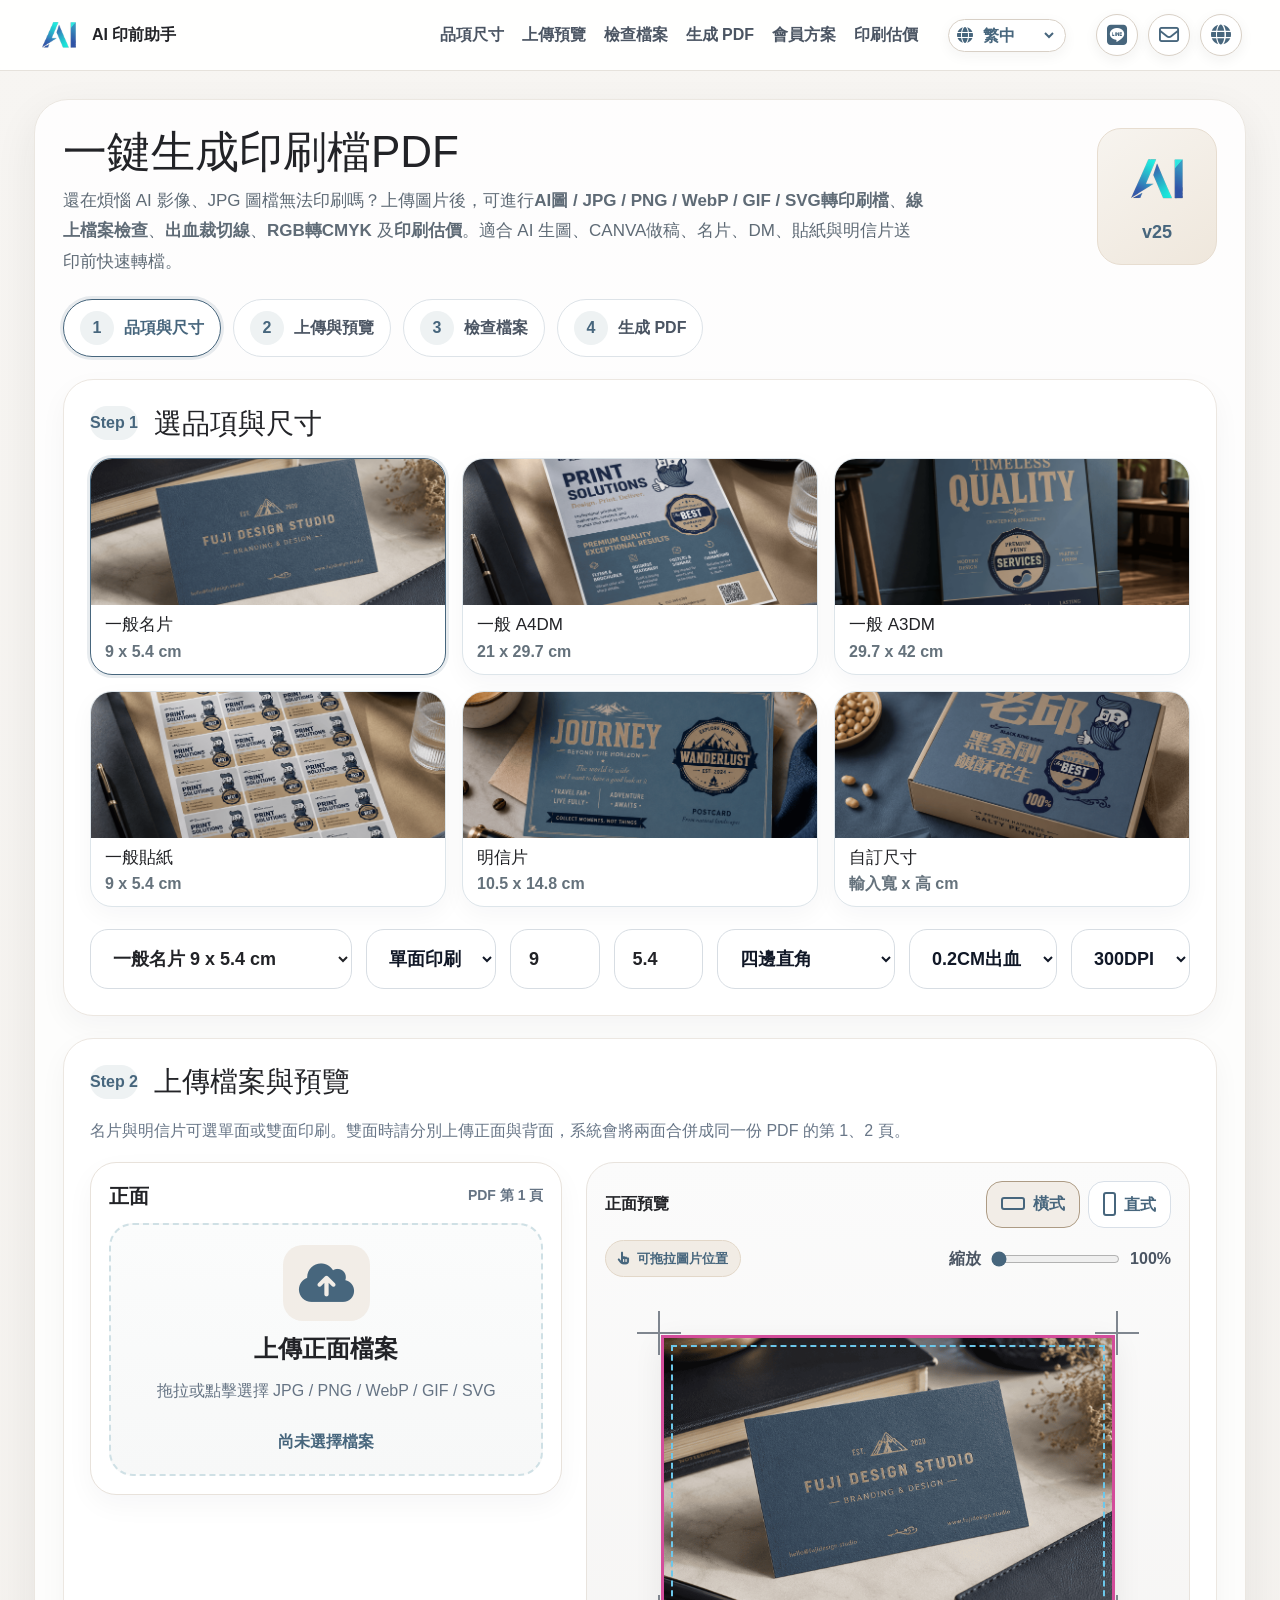
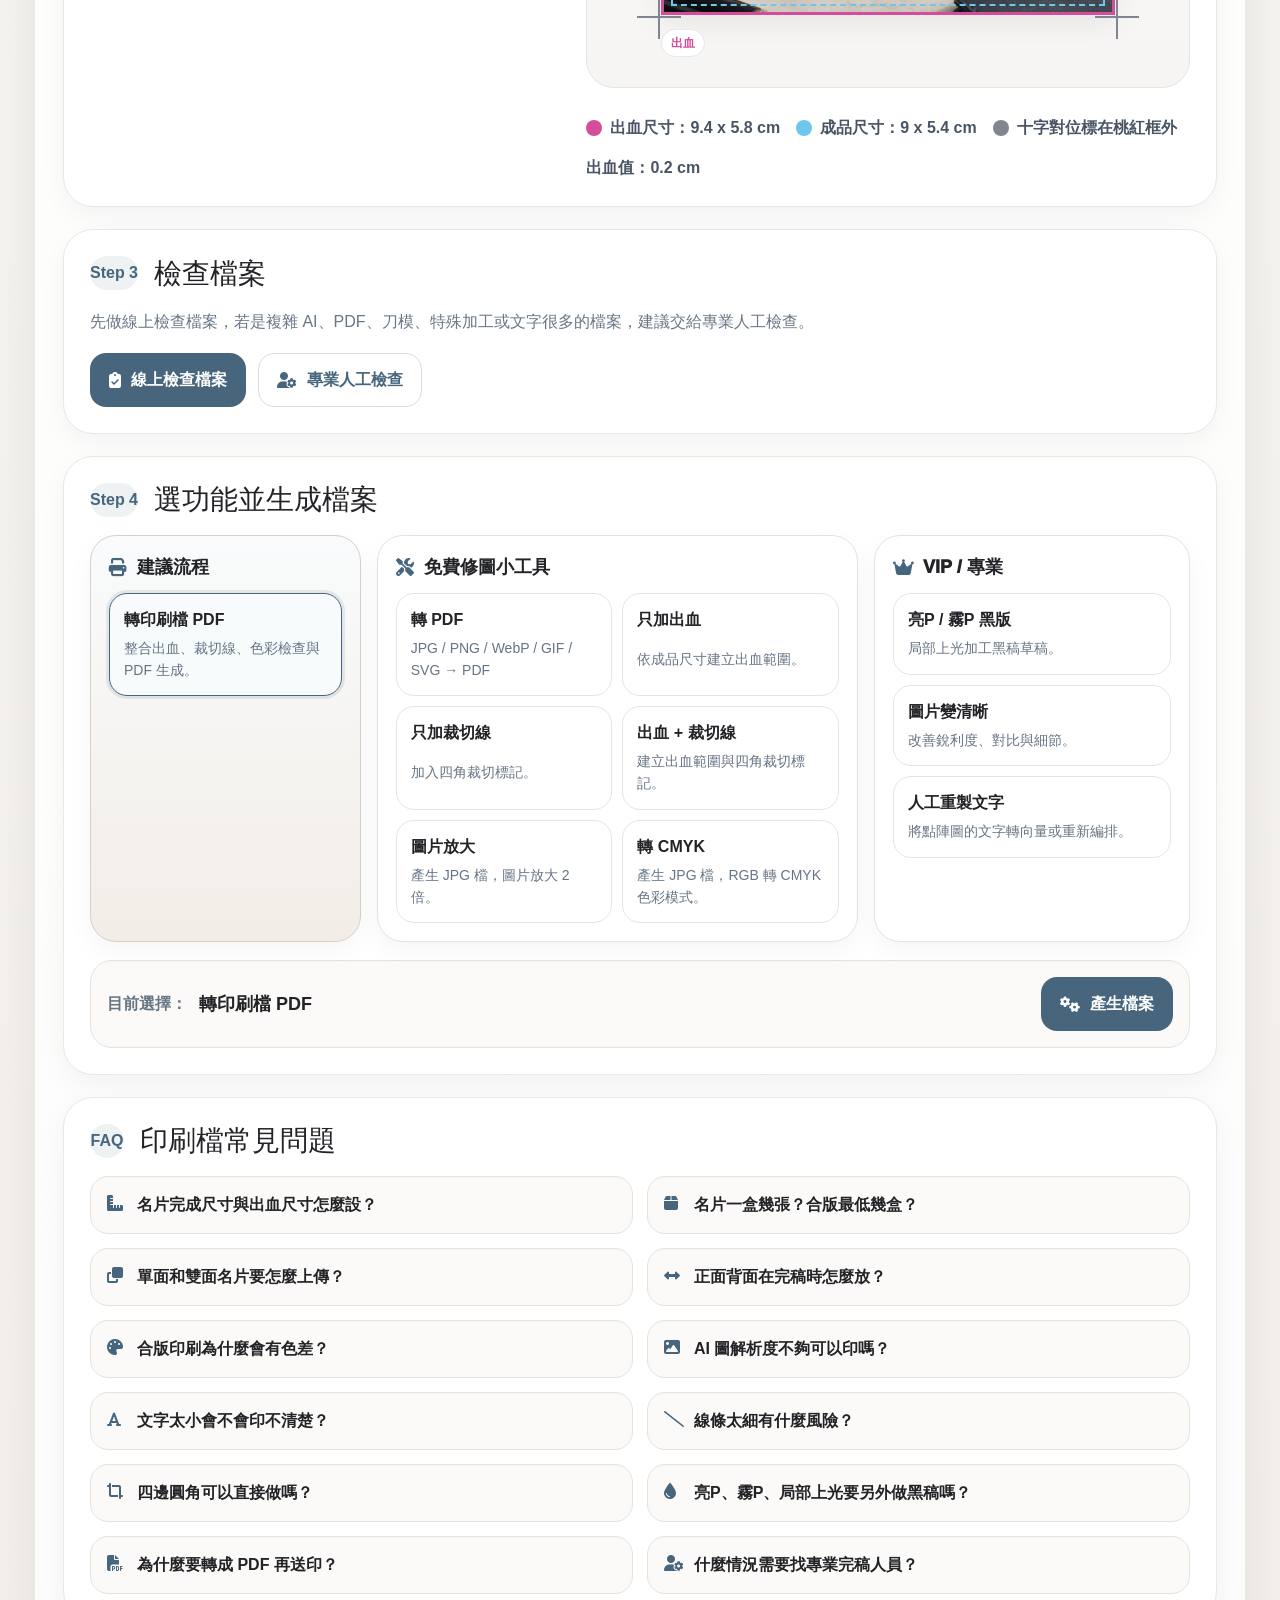
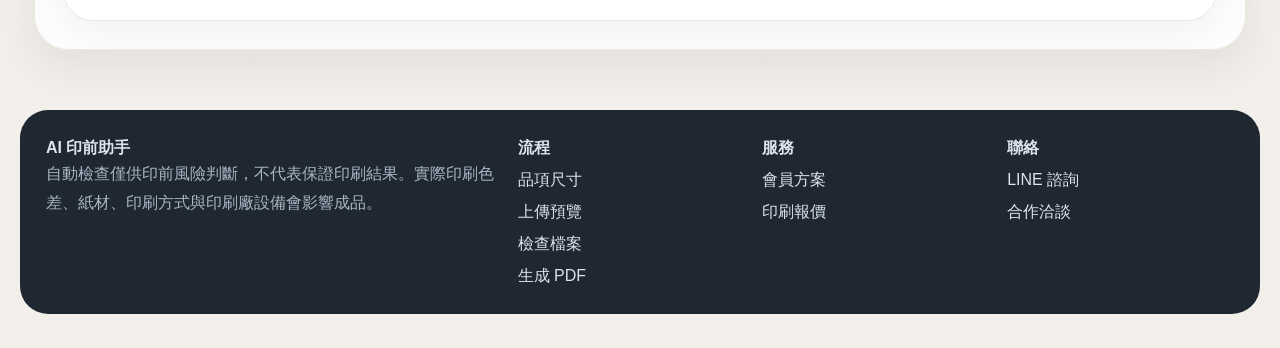
==== index.html @ 69fd2616 "第1次提交" ====
<!doctype html>
<html lang="zh-Hant">
<head>
<meta charset="utf-8">
<meta name="viewport" content="width=device-width,initial-scale=1">
<title>AI 印前助手｜AI圖轉印刷檔、線上檔案檢查、出血裁切線預覽</title>
<meta name="description" content="AI印前助手提供 AI圖轉印刷檔、線上檔案檢查、印前檢查、PDF轉印刷、出血裁切線預覽、CMYK轉換與印刷估價功能。">
<link rel="stylesheet" href="https://cdn.jsdelivr.net/npm/bootstrap@5.3.3/dist/css/bootstrap.min.css">
<link rel="stylesheet" href="https://cdnjs.cloudflare.com/ajax/libs/font-awesome/6.5.0/css/all.min.css">
<link rel="stylesheet" href="skin/css/style.css">
</head>
<body>
<header class="site-header">
  <div class="site-nav">
    <a class="logo logo-real" href="index.html"><img src="skin/img/logo-ai-clean.png" alt="AI 印前助手 Logo"><span>AI 印前助手</span></a>
    <nav class="nav-menu">
      <a href="#step1">品項尺寸</a>
      <a href="#step2">上傳預覽</a>
      <a href="#step3">檢查檔案</a>
      <a href="#step4">生成 PDF</a>
      <a href="plans.html">會員方案</a>
      <a href="print-pricing.html">印刷估價</a>
    </nav>
    <div class="lang-switch"><i class="fa-solid fa-globe"></i><select id="langSelect" aria-label="Language"><option value="zh-Hant">繁中</option><option value="en">English</option><option value="ja">日本語</option></select></div>
    <div class="social-icons" aria-label="聯絡方式">
      <button class="social-btn line-btn" type="button" data-open-line title="LINE 聯絡客服"><i class="fa-brands fa-line"></i></button>
      <a class="social-btn" href="mailto:wegomwc@gmail.com" title="Email"><i class="fa-regular fa-envelope"></i></a>
      <a class="social-btn" href="https://phpmytool.com/" target="_blank" rel="noopener" title="網站"><i class="fa-solid fa-globe"></i></a>
    </div>
    <button class="mobile-toggle" type="button" aria-label="開啟選單"><i class="fa-solid fa-bars"></i></button>
  </div>
</header>

<main>
<section class="hero hero-v7">
  <div class="hero-inner">
    <div class="flow-shell">
      <div class="flow-header">
        <div>
          <h1 id="heroTitle">一鍵生成印刷檔PDF</h1>
          <p id="heroSubtitle">還在煩惱 AI 影像、JPG 圖檔無法印刷嗎？上傳圖片後，可進行<strong>AI圖 / JPG / PNG / WebP / GIF / SVG轉印刷檔</strong>、<strong>線上檔案檢查</strong>、<strong>出血裁切線</strong>、<strong>RGB轉CMYK</strong> 及<strong>印刷估價</strong>。適合 AI 生圖、CANVA做稿、名片、DM、貼紙與明信片送印前快速轉檔。</p>
        </div>
        <div class="flow-logo"><img src="skin/img/logo-ai-clean.png" alt="AI 印前助手 Logo"><span>v25</span></div>
      </div>

      <div class="step-nav">
        <a class="step-pill active" href="#step1"><b>1</b>品項與尺寸</a>
        <a class="step-pill" href="#step2"><b>2</b>上傳與預覽</a>
        <a class="step-pill" href="#step3"><b>3</b>檢查檔案</a>
        <a class="step-pill" href="#step4"><b>4</b>生成 PDF</a>
      </div>

      <section class="step-block-v7" id="step1">
        <div class="step-head-v7"><span class="step-no">Step 1</span><h2>選品項與尺寸</h2></div>
        <div class="scene-grid-v7">
          <div class="scene-card active" data-product="business-card"><div class="scene-thumb" style="background-image:url('skin/img/print/business-card.png')"></div><h4>一般名片</h4><p>9 x 5.4 cm</p></div>
          <div class="scene-card" data-product="a4dm"><div class="scene-thumb" style="background-image:url('skin/img/print/a4-dm.png')"></div><h4>一般 A4DM</h4><p>21 x 29.7 cm</p></div>
          <div class="scene-card" data-product="a3dm"><div class="scene-thumb" style="background-image:url('skin/img/print/large-format.png')"></div><h4>一般 A3DM</h4><p>29.7 x 42 cm</p></div>
          <div class="scene-card" data-product="sticker-card"><div class="scene-thumb" style="background-image:url('skin/img/print/sticker.png')"></div><h4>一般貼紙</h4><p>9 x 5.4 cm</p></div>
          <div class="scene-card" data-product="postcard"><div class="scene-thumb" style="background-image:url('skin/img/print/postcard.png')"></div><h4>明信片</h4><p>10.5 x 14.8 cm</p></div>
          <div class="scene-card" data-product="custom"><div class="scene-thumb" style="background-image:url('skin/img/print/package.png')"></div><h4>自訂尺寸</h4><p>輸入寬 x 高 cm</p></div>
        </div>
        <div class="size-form-v13">
          <select id="productType">
            <option value="business-card">一般名片 9 x 5.4 cm</option>
            <option value="a4dm">一般 A4DM 21 x 29.7 cm</option>
            <option value="a3dm">一般 A3DM 29.7 x 42 cm</option>
            <option value="sticker-card">一般貼紙 9 x 5.4 cm</option>
            <option value="postcard">明信片 10.5 x 14.8 cm</option>
            <option value="custom">自訂尺寸</option>
          </select>
          <select id="printSide" aria-label="印刷面"><option value="single" selected>單面印刷</option><option value="double">雙面印刷</option></select>
          <label class="unit-field"><input id="widthCm" type="number" step="0.1" value="9" placeholder="寬"><span>CM</span></label>
          <label class="unit-field"><input id="heightCm" type="number" step="0.1" value="5.4" placeholder="高"><span>CM</span></label>
          <select id="cornerRadius" aria-label="四邊圓角"><option value="0" selected>四邊直角</option><option value="2">四邊圓角 2mm</option><option value="3">四邊圓角 3mm</option><option value="5">四邊圓角 5mm</option></select>
          <select id="bleedCm" aria-label="出血"><option value="0.2" selected>0.2CM出血</option><option value="0.3">0.3CM出血</option></select>
          <select id="targetDpi" aria-label="DPI"><option value="300" selected>300DPI</option></select>
        </div>
      </section>

      <section class="step-block-v7" id="step2">
        <div class="step-head-v7"><span class="step-no">Step 2</span><h2>上傳檔案與預覽</h2></div>
        <p class="section-desc">名片與明信片可選單面或雙面印刷。雙面時請分別上傳正面與背面，系統會將兩面合併成同一份 PDF 的第 1、2 頁。</p>
        <div class="duplex-layout">
          <div class="upload-side-list">
            <div class="side-upload-card active" data-side-box="front">
              <div class="side-title"><span>正面</span><small>PDF 第 1 頁</small></div>
              <div class="dropzone-side" data-side="front" role="button" tabindex="0">
                <input id="frontFileInput" class="side-file-input" data-side="front" type="file" accept=".jpg,.jpeg,.png,.gif,.svg,.pdf,.ai,.eps,.webp" hidden>
                <i class="fa-solid fa-cloud-arrow-up upload-cloud"></i>
                <strong>上傳正面檔案</strong>
                <span>拖拉或點擊選擇 JPG / PNG / WebP / GIF / SVG</span>
                <div class="file-name" id="frontFileName">尚未選擇檔案</div>
              </div>
            </div>
            <div class="side-upload-card back-side-panel" data-side-box="back">
              <div class="side-title"><span>背面</span><small>PDF 第 2 頁</small></div>
              <div class="dropzone-side" data-side="back" role="button" tabindex="0">
                <input id="backFileInput" class="side-file-input" data-side="back" type="file" accept=".jpg,.jpeg,.png,.gif,.svg,.pdf,.ai,.eps,.webp" hidden>
                <i class="fa-solid fa-cloud-arrow-up upload-cloud"></i>
                <strong>上傳背面檔案</strong>
                <span>雙面名片 / 明信片</span>
                <div class="file-name" id="backFileName">尚未選擇檔案</div>
              </div>
            </div>
          </div>
          <div class="preview-stack">
            <div class="preview-board preview-side" data-side-preview="front">
              <div class="preview-orientation-bar">
                <span>正面預覽</span>
                <div class="orientation-switch preview-orientation-switch">
                  <button class="orientation-btn active" type="button" data-orientation="landscape">橫式</button>
                  <button class="orientation-btn" type="button" data-orientation="portrait">直式</button>
                </div>
              </div>
              <div class="preview-tools"><div class="drag-note"><i class="fa-solid fa-hand-pointer"></i> 可拖拉圖片位置</div><label class="zoom-box">縮放 <input type="range" class="zoomRange" data-side="front" min="100" max="250" value="100"><span class="zoomLabel" data-side="front">100%</span></label></div>
              <div class="print-preview-wrap"><div class="print-preview" data-preview="front"><div class="preview-stage"><img class="preview-img" data-side="front" alt="正面預覽"></div><div class="bleed-frame"></div><div class="trim-frame"></div><div class="crop-mark tl"></div><div class="crop-mark tr"></div><div class="crop-mark bl"></div><div class="crop-mark br"></div><div class="corner-label bleed">出血</div></div></div>
            </div>
            <div class="preview-board preview-side back-side-panel" data-side-preview="back">
              <div class="preview-orientation-bar"><span>背面預覽</span><small>與正面共用尺寸 / 出血 / 圓角</small></div>
              <div class="preview-tools"><div class="drag-note"><i class="fa-solid fa-hand-pointer"></i> 可拖拉背面位置</div><label class="zoom-box">縮放 <input type="range" class="zoomRange" data-side="back" min="100" max="250" value="100"><span class="zoomLabel" data-side="back">100%</span></label></div>
              <div class="print-preview-wrap"><div class="print-preview" data-preview="back"><div class="preview-stage"><img class="preview-img" data-side="back" alt="背面預覽"></div><div class="bleed-frame"></div><div class="trim-frame"></div><div class="crop-mark tl"></div><div class="crop-mark tr"></div><div class="crop-mark bl"></div><div class="crop-mark br"></div><div class="corner-label bleed">出血</div></div></div>
            </div>
            <div class="preview-legend"><span><i class="legend-dot legend-red"></i>出血尺寸：<b id="metaBleed">9.4 x 5.8 cm</b></span><span><i class="legend-dot legend-blue"></i>成品尺寸：<b id="metaTrim">9 x 5.4 cm</b></span><span><i class="legend-dot legend-black"></i>十字對位標在桃紅框外</span><span>出血值：<b id="metaBleedValue">0.2 cm</b></span></div>
          </div>
        </div>
      </section>

      <section class="step-block-v7" id="step3">
        <div class="step-head-v7"><span class="step-no">Step 3</span><h2>檢查檔案</h2></div>
        <p class="section-desc">先做線上檢查檔案，若是複雜 AI、PDF、刀模、特殊加工或文字很多的檔案，建議交給專業人工檢查。</p>
        <div class="step-actions"><button class="btnx btnx-primary" id="preflightBtn" type="button"><i class="fa-solid fa-clipboard-check"></i> 線上檢查檔案</button><button class="btnx btnx-ghost" id="manualCheckBtn" type="button"><i class="fa-solid fa-user-gear"></i> 專業人工檢查</button></div>
        <div class="preflight-report" id="preflightReport">
          <div class="report-top"><div><h3 id="reportTitle">等待檢查</h3><p id="reportDesc">上傳檔案後執行線上檢查。</p></div><span class="risk-badge risk-medium" id="riskBadge">中風險</span></div>
          <div class="check-list" id="checkList"></div>
          <p><b>建議處理：</b><span id="suggestedActions">尚未產生建議。</span></p>
        </div>
      </section>

      <section class="step-block-v7 step-tools-v19" id="step4">
        <div class="step-head-v7"><span class="step-no">Step 4</span><h2>選功能並生成檔案</h2></div>
        <div class="tool-panel-grid">
          <div class="tool-panel recommended-panel">
            <div class="tool-panel-title"><i class="fa-solid fa-print"></i><span>建議流程</span></div>
            <button class="repair-tool active" type="button" data-action="print_ready"><strong>轉印刷檔 PDF</strong><small>整合出血、裁切線、色彩檢查與 PDF 生成。</small></button>
          </div>
          <div class="tool-panel">
            <div class="tool-panel-title"><i class="fa-solid fa-screwdriver-wrench"></i><span>免費修圖小工具</span></div>
            <div class="tool-list compact-tools">
              <button class="repair-tool" type="button" data-action="convert_pdf"><strong>轉 PDF</strong><small>JPG / PNG / WebP / GIF / SVG → PDF</small></button>
              <button class="repair-tool" type="button" data-action="add_bleed"><strong>只加出血</strong><small>依成品尺寸建立出血範圍。</small></button>
              <button class="repair-tool" type="button" data-action="add_crop_marks"><strong>只加裁切線</strong><small>加入四角裁切標記。</small></button>
              <button class="repair-tool" type="button" data-action="bleed_crop"><strong>出血 + 裁切線</strong><small>建立出血範圍與四角裁切標記。</small></button>
              <button class="repair-tool" type="button" data-action="upscale"><strong>圖片放大</strong><small>產生 JPG 檔，圖片放大 2 倍。</small></button>
              <button class="repair-tool" type="button" data-action="convert_cmyk"><strong>轉 CMYK</strong><small>產生 JPG 檔，RGB 轉 CMYK 色彩模式。</small></button>
            </div>
          </div>
          <div class="tool-panel vip-panel">
            <div class="tool-panel-title"><i class="fa-solid fa-crown"></i><span>VIP / 專業</span></div>
            <div class="tool-list">
              <button class="repair-tool" type="button" data-action="coating_plate" data-vip="yes"><strong>亮P / 霧P 黑版</strong><small>局部上光加工黑稿草稿。</small></button>
              <button class="repair-tool" type="button" data-action="enhance_pdf" data-vip="yes"><strong>圖片變清晰</strong><small>改善銳利度、對比與細節。</small></button>
              <button class="repair-tool" type="button" data-action="redraw_text" data-vip="yes"><strong>人工重製文字</strong><small>將點陣圖的文字轉向量或重新編排。</small></button>
            </div>
          </div>
        </div>
        <div class="selected-tool-bar"><span>目前選擇：</span><b id="currentToolName">轉印刷檔 PDF</b><button class="btnx btnx-primary" id="processBtn" type="button"><i class="fa-solid fa-gears"></i> 產生檔案</button></div>
        <div class="download-row"><a class="btnx btnx-primary d-none" id="downloadLink" href="#" download><i class="fa-solid fa-download"></i> 下載處理完成檔案</a></div>
      </section>

      <section class="faq-section" id="faq">
        <div class="step-head-v7"><span class="step-no">FAQ</span><h2>印刷檔常見問題</h2></div>
        <div class="faq-grid faq-seo-grid">
          <details><summary><i class="fa-solid fa-ruler-combined"></i> 名片完成尺寸與出血尺寸怎麼設？</summary><p>一般名片完成尺寸為 90×54mm，送印時通常要做 92×56mm 出血尺寸。AI 圖或 JPG 若剛好只有成品尺寸，容易裁切露白，建議先做出血或交由完稿人員處理。</p></details>
          <details><summary><i class="fa-solid fa-box"></i> 名片一盒幾張？合版最低幾盒？</summary><p>本站估價以「一盒 100 張」規劃；若是常用的一級卡合版，可先以最小 3 盒作為估價單位，實際仍依當期報價與紙材為準。</p></details>
          <details><summary><i class="fa-solid fa-clone"></i> 單面和雙面名片要怎麼上傳？</summary><p>單面只需上傳正面。雙面請分別上傳正面與背面，本網站會做兩個預覽框，產生 PDF 時可合併成同一份 PDF 的第 1 頁與第 2 頁。</p></details>
          <details><summary><i class="fa-solid fa-left-right"></i> 正面背面在完稿時怎麼放？</summary><p>專業完稿通常會清楚區分正面、背面與加工黑稿；若是特殊加工，還需要提供 K100 黑稿，避免加工位置錯誤。</p></details>
          <details><summary><i class="fa-solid fa-palette"></i> 合版印刷為什麼會有色差？</summary><p>合版印刷會受到拼版批次、紙材、機台、墨量與 RGB 轉 CMYK 的影響。AI 生圖多為 RGB，若沒有轉印刷色或人工確認，印出來可能和螢幕不同。</p></details>
          <details><summary><i class="fa-solid fa-image"></i> AI 圖解析度不夠可以印嗎？</summary><p>印刷建議 300DPI。AI 生圖若像素不足，可以先用放大工具處理，但模糊圖不一定能完全修復，重要印件仍建議人工判斷。</p></details>
          <details><summary><i class="fa-solid fa-font"></i> 文字太小會不會印不清楚？</summary><p>名片字級過小、線條太細或使用明體細線，都可能印刷斷裂或不易閱讀。AI 產生的假字與小字尤其需要重新排版。</p></details>
          <details><summary><i class="fa-solid fa-slash"></i> 線條太細有什麼風險？</summary><p>細線、細框、淺色小字在合版印刷中容易斷線或糊掉。送印前建議檢查線條粗細、對比與安全距離。</p></details>
          <details><summary><i class="fa-solid fa-crop-simple"></i> 四邊圓角可以直接做嗎？</summary><p>圓角屬於裁切或刀模加工設定，預覽可先呈現圓角框線，但正式送印仍要依印刷廠可做的圓角規格確認。</p></details>
          <details><summary><i class="fa-solid fa-droplet"></i> 亮P、霧P、局部上光要另外做黑稿嗎？</summary><p>需要。局部上光、燙金、白墨等加工通常要另外提供 K100 黑稿，黑稿位置需和印刷稿對齊。</p></details>
          <details><summary><i class="fa-solid fa-file-pdf"></i> 為什麼要轉成 PDF 再送印？</summary><p>PDF 比 JPG 更適合保留尺寸、頁面、出血與裁切標記；正反面也能合併成同一份 PDF，方便送印與客服檢查。</p></details>
          <details><summary><i class="fa-solid fa-user-gear"></i> 什麼情況需要找專業完稿人員？</summary><p>AI 圖檔若沒有達到出血、解析度、CMYK、文字可讀性、線條粗細與加工黑稿條件，就需要專業完稿。本站除了吸引一般 AI 生圖使用者，也提供專業技術完稿服務。</p></details>
        </div>
      </section>

    </div>
  </div>
</section>
</main>

<div class="member-modal" id="memberModal"><div class="member-card"><h3>加入 VIP，繼續使用</h3><p>人工重製文字、AI 智慧出血延伸與更高階圖片修復屬於 VIP 或人工完稿功能。</p><div class="d-grid gap-2 mt-3"><a class="btnx btnx-primary" href="plans.html">查看 VIP 方案</a><button class="btnx btnx-ghost" type="button" data-close-modal>稍後再說</button></div></div></div>


<div class="line-modal" id="lineModal">
  <div class="line-card">
    <button class="line-close" type="button" data-close-line>&times;</button>
    <h3 id="lineModalTitle">LINE 聯絡客服</h3>
    <p id="lineModalDesc">請掃描 QR Code 加入好友，或搜尋 LINE ID：<strong>minwanchun</strong></p>
    <img src="skin/img/line-qr.png" alt="LINE QR Code">
  </div>
</div>


<div class="account-modal" id="accountModal">
  <div class="account-card account-card-login">
    <button class="line-close" type="button" data-close-account>&times;</button>
    <span class="plan-badge">加入會員</span>
    <h3>登入或綁定帳號後開始使用</h3>
    <p>請選擇一種方式加入會員。綁定後可保留使用紀錄、下載紀錄與後續印刷估價資料。</p>
    <div class="login-options">
      <button class="login-btn google" type="button" data-bind-provider="Google"><i class="fa-brands fa-google"></i><span>使用 Google 帳號登入</span></button>
      <button class="login-btn email" type="button" data-bind-provider="Email"><i class="fa-regular fa-envelope"></i><span>使用 Email 登入</span></button>
      <button class="login-btn apple" type="button" data-bind-provider="Apple"><i class="fa-brands fa-apple"></i><span>使用 Apple 帳號登入</span></button>
      <button class="login-btn line" type="button" data-bind-provider="LINE"><i class="fa-brands fa-line"></i><span>使用 LINE 帳號登入</span></button>
      <button class="login-btn fb" type="button" data-bind-provider="Facebook"><i class="fa-brands fa-facebook-f"></i><span>使用 Facebook 帳號登入</span></button>
    </div>
    <p class="account-small-note">目前為前端示意流程；正式上線時可串接 Google / Apple / LINE / Facebook OAuth 或 Email 驗證。</p>
  </div>
</div>


<footer class="footer"><div class="footer-inner"><div><b>AI 印前助手</b><p>自動檢查僅供印前風險判斷，不代表保證印刷結果。實際印刷色差、紙材、印刷方式與印刷廠設備會影響成品。</p></div><div><b>流程</b><a href="index.html#step1">品項尺寸</a><a href="index.html#step2">上傳預覽</a><a href="index.html#step3">檢查檔案</a><a href="index.html#step4">生成 PDF</a></div><div><b>服務</b><a href="plans.html">會員方案</a><a href="print-pricing.html">印刷報價</a></div><div><b>聯絡</b><a href="#" data-open-line>LINE 諮詢</a><a href="cooperation.html">合作洽談</a></div></div></footer>

<script src="https://code.jquery.com/jquery-3.7.1.min.js"></script>
<script src="skin/js/main.js"></script>
</body></html>
---- skin/css/style.css ----
:root{
  --c-main:#47667d;
  --c-accent:#ad9b84;
  --c-dark:#222327;
  --c-bg:#f4f2ee;
  --c-magenta:#d34d9b;
  --c-cyan:#6cc7ea;
  --c-guide:#7f868f;
  --shadow:0 16px 42px rgba(34,35,39,.08);
}
*{box-sizing:border-box}
body{margin:0;font-family:Arial,"Noto Sans TC",sans-serif;background:linear-gradient(180deg,#f7f5f2,#f2efeb);color:#1f2937}
a{text-decoration:none;color:inherit}
.site-header{position:sticky;top:0;z-index:50;background:rgba(255,255,255,.92);backdrop-filter:blur(10px);border-bottom:1px solid #e6e2dc}
.site-nav{max-width:1240px;margin:0 auto;padding:14px 18px;display:flex;align-items:center;gap:22px;position:relative}
.logo-real{display:flex;align-items:center;gap:12px;font-weight:900;color:var(--c-dark)}
.logo-real img{width:42px;height:42px;border-radius:12px;object-fit:cover;box-shadow:0 6px 18px rgba(0,0,0,.1)}
.nav-menu{margin-left:auto;display:flex;gap:18px;align-items:center;font-weight:700;color:#4b5563}
.nav-menu a:hover{color:var(--c-main)}
.mobile-toggle{display:none;border:0;background:#fff;border-radius:12px;padding:10px 12px;box-shadow:0 4px 18px rgba(0,0,0,.08)}
.hero-inner,.page-main{max-width:1240px;margin:0 auto;padding:28px 14px 60px}
.flow-shell{background:rgba(255,255,255,.84);border:1px solid #ebe7e1;border-radius:34px;padding:28px;box-shadow:var(--shadow)}
.flow-header{display:flex;justify-content:space-between;gap:24px;align-items:flex-start;margin-bottom:22px}
.flow-header h1{margin:0 0 10px;font-size:44px;line-height:1.08;color:var(--c-dark)}
.flow-header p{margin:0;max-width:860px;color:#5f6b76;font-size:17px;line-height:1.8}
.flow-logo{display:flex;flex-direction:column;align-items:center;justify-content:center;gap:8px;min-width:120px;padding:18px;background:linear-gradient(145deg,#f7f4ef,#efe7dc);border-radius:24px;border:1px solid #e7ddd0}
.flow-logo img{width:64px;height:64px;border-radius:18px;object-fit:cover}
.flow-logo span{font-weight:900;color:var(--c-main);font-size:18px}
.step-nav{display:flex;flex-wrap:wrap;gap:12px;margin-bottom:22px}
.step-pill{padding:11px 16px;border-radius:999px;background:#fff;border:1px solid #dde3e8;display:flex;gap:10px;align-items:center;font-weight:800;color:#4b5563}
.step-pill b,.step-no{display:inline-flex;align-items:center;justify-content:center;min-width:34px;height:34px;border-radius:999px;background:#eef2f3;color:var(--c-main);font-weight:900}
.step-pill.active{border-color:var(--c-main);color:var(--c-main);box-shadow:0 0 0 3px rgba(71,102,125,.12)}
.step-block-v7{background:#fff;border:1px solid #ece7e1;border-radius:30px;padding:26px;margin-bottom:22px;box-shadow:0 10px 28px rgba(34,35,39,.04)}
.step-head-v7{display:flex;align-items:center;gap:16px;margin-bottom:18px}.step-head-v7 h2{margin:0;font-size:28px;color:var(--c-dark)}
.scene-grid-v7{display:grid;grid-template-columns:repeat(6,1fr);gap:16px;margin-bottom:22px}
.scene-card{cursor:pointer;background:#fff;border:1px solid #dde5ea;border-radius:22px;overflow:hidden;box-shadow:0 8px 24px rgba(34,35,39,.04);transition:.2s transform,.2s box-shadow,.2s border-color}
.scene-card:hover{transform:translateY(-3px)}
.scene-card.active{border-color:var(--c-main);box-shadow:0 0 0 3px rgba(71,102,125,.12)}
.scene-thumb{aspect-ratio:4/3;background-size:cover;background-position:center}
.scene-card h4{margin:14px 14px 4px;font-size:17px;color:var(--c-dark)}
.scene-card p{margin:0 14px 15px;color:#65727c;font-weight:700}
.size-form-v13{display:grid;grid-template-columns:1.6fr 1fr 1fr 1fr 1fr;gap:14px}
.size-form-v13 select,.unit-field{min-height:60px;border-radius:18px;border:1px solid #d7dde3;background:#fff;box-shadow:inset 0 1px 0 rgba(255,255,255,.4)}
.size-form-v13 select{padding:0 18px;font-size:18px;font-weight:900;color:var(--c-dark)}
.unit-field{display:flex;align-items:center;overflow:hidden}
.unit-field input{border:0;outline:none;background:transparent;flex:1;padding:0 18px;font-size:18px;font-weight:900;color:var(--c-dark);min-height:58px}
.unit-field span{padding:0 18px 0 10px;color:#8e99a6;font-size:16px;font-weight:900;border-left:1px solid #e4e7eb}
#bleedCm,#targetDpi{color:#909aab}
.upload-check-grid{display:grid;grid-template-columns:1.05fr 1fr;gap:22px;align-items:start}
.dropzone-v7{border:2px dashed #cfe0e5;border-radius:28px;min-height:540px;background:linear-gradient(180deg,#fbfcfc,#f7f8f8);display:flex;align-items:center;justify-content:center;padding:22px;cursor:pointer;transition:.2s}
.dropzone-v7.is-drag{border-color:var(--c-main);background:#f0f5f7}
.dropzone-copy{text-align:center;max-width:440px}
.dropzone-copy strong{display:block;font-size:34px;color:var(--c-dark);margin-bottom:18px}
.dropzone-copy span{display:block;color:#66748a;font-size:17px;line-height:1.8}
.file-name{margin-top:16px;font-weight:900;color:var(--c-main)}
.preview-board{background:linear-gradient(180deg,#fbfbfb,#f6f5f4);border:1px solid #e8e3dd;border-radius:28px;padding:20px;overflow:hidden}
.preview-orientation-bar{display:flex;justify-content:space-between;align-items:center;gap:14px;margin-bottom:12px}
.preview-orientation-bar>span{font-weight:900;color:var(--c-dark)}
.preview-orientation-switch{display:flex;gap:8px;flex-wrap:wrap}
.orientation-btn{border:1px solid #d8dfe7;background:#fff;color:var(--c-main);border-radius:16px;padding:10px 14px;font-weight:900}
.orientation-btn.active{background:#f2ede7;border-color:var(--c-accent)}
.preview-tools{display:flex;justify-content:space-between;gap:12px;align-items:center;flex-wrap:wrap;margin-bottom:14px}
.drag-note{font-size:13px;font-weight:900;color:var(--c-main);background:#f1ece5;border:1px solid #e2d7c8;border-radius:999px;padding:8px 12px;display:inline-flex;gap:8px;align-items:center}
.zoom-box{display:flex;align-items:center;gap:10px;font-weight:900;color:#4b5563}
.zoom-box input{accent-color:var(--c-main)}
.print-preview-wrap{padding:44px 56px 54px;overflow:auto}
.print-preview{position:relative;background:#fff;margin:0 auto;min-width:280px;max-width:620px;width:100%;box-shadow:0 8px 28px rgba(0,0,0,.07)}
.preview-stage{position:absolute;inset:0;overflow:hidden;z-index:1;background:#fff}
.preview-stage img{position:absolute;left:50%;top:50%;width:100%;height:100%;object-fit:cover;transform:translate(-50%,-50%) scale(1);transform-origin:center center;cursor:grab;user-select:none;-webkit-user-drag:none}
.preview-stage img.dragging{cursor:grabbing}
.bleed-frame{position:absolute;inset:0;border:3px solid var(--c-magenta);z-index:4;pointer-events:none}
.trim-frame{position:absolute;left:var(--trim-left);top:var(--trim-top);width:var(--trim-width);height:var(--trim-height);border:2px dashed var(--c-cyan);z-index:5;pointer-events:none}
.crop-mark{position:absolute;width:54px;height:54px;z-index:6;pointer-events:none}
.crop-mark:before,.crop-mark:after{content:"";position:absolute;background:var(--c-guide)}
.crop-mark:before{width:54px;height:2px;top:26px;left:0}.crop-mark:after{width:2px;height:54px;left:26px;top:0}
.crop-mark.tl{left:calc(var(--trim-left) - 27px);top:calc(var(--trim-top) - 27px)}
.crop-mark.tr{left:calc(var(--trim-left) + var(--trim-width) - 27px);top:calc(var(--trim-top) - 27px)}
.crop-mark.bl{left:calc(var(--trim-left) - 27px);top:calc(var(--trim-top) + var(--trim-height) - 27px)}
.crop-mark.br{left:calc(var(--trim-left) + var(--trim-width) - 27px);top:calc(var(--trim-top) + var(--trim-height) - 27px)}
.bleed-guide-line{position:absolute;background:var(--c-guide);z-index:3;pointer-events:none}
.bleed-guide-line.h{height:1px;left:-46px;right:-46px}.bleed-guide-line.v{width:1px;top:-46px;bottom:-46px}
.bleed-guide-line.top{top:var(--trim-top)}.bleed-guide-line.bottom{top:calc(var(--trim-top) + var(--trim-height))}
.bleed-guide-line.left{left:var(--trim-left)}.bleed-guide-line.right{left:calc(var(--trim-left) + var(--trim-width))}
.corner-label{position:absolute;font-size:12px;font-weight:900;background:#fff;border:1px solid #e7e7e7;border-radius:999px;padding:4px 9px;z-index:7;white-space:nowrap}
.corner-label.trim{left:18px;top:-35px;color:var(--c-main)}.corner-label.bleed{left:0;bottom:-42px;color:var(--c-magenta)}.corner-label.crop{right:-10px;top:-35px;color:var(--c-guide)}
.preview-legend{display:flex;gap:16px;flex-wrap:wrap;margin-top:10px;font-weight:900;color:#495565}
.legend-dot{display:inline-block;width:16px;height:16px;border-radius:50%;margin-right:8px;vertical-align:-3px}.legend-red{background:var(--c-magenta)}.legend-blue{background:var(--c-cyan)}.legend-black{background:var(--c-guide)}
.section-desc{color:#687687;font-size:16px;line-height:1.8;margin-bottom:16px}
.step-actions{display:flex;flex-wrap:wrap;gap:12px}
.preflight-report{margin-top:18px;border:1px solid #e8e2db;border-radius:24px;padding:20px;background:#fbfaf8;display:none}.preflight-report.show{display:block}
.report-top{display:flex;justify-content:space-between;gap:16px;align-items:flex-start;margin-bottom:12px}.report-top h3{margin:0 0 8px}.report-top p{margin:0;color:#667484}
.risk-badge{display:inline-flex;align-items:center;padding:8px 12px;border-radius:999px;font-size:13px;font-weight:900}.risk-low{background:#e7f7ed;color:#17784a}.risk-medium{background:#fff2d8;color:#946200}.risk-high{background:#fde7e7;color:#b22828}
.check-list{display:grid;gap:10px;margin:16px 0}.check-item{display:grid;grid-template-columns:150px 1fr;gap:12px;padding:12px 14px;background:#fff;border:1px solid #ece7e1;border-radius:16px}.check-item b{color:var(--c-dark)}.check-item span{color:#607083}
.repair-grid{display:grid;grid-template-columns:repeat(3,1fr);gap:14px;margin:16px 0 18px}
.repair-card{display:flex;gap:14px;align-items:flex-start;padding:18px;border:1px solid #e0e6ea;border-radius:22px;background:#fff;text-align:left}
.repair-card i{font-size:22px;color:var(--c-main);margin-top:3px}.repair-card strong{display:block;font-size:16px;color:var(--c-dark);margin-bottom:6px}.repair-card small{display:block;color:#65717f;line-height:1.6}
.repair-card.active,.repair-card.recommended{border-color:var(--c-main);box-shadow:0 0 0 3px rgba(71,102,125,.12);background:#f9fbfc}
.btnx{display:inline-flex;align-items:center;justify-content:center;gap:10px;border-radius:16px;padding:14px 18px;font-weight:900;border:1px solid transparent;cursor:pointer}
.btnx-primary{background:var(--c-main);color:#fff}.btnx-primary:hover{background:#3d596c}.btnx-light{background:#f2ede7;color:var(--c-main);border-color:#e2d7c8}.btnx-ghost{background:#fff;color:var(--c-main);border:1px solid #d7dee3}
.small-note{color:#65727e;font-weight:700}
.member-modal{position:fixed;inset:0;background:rgba(15,23,42,.45);display:none;align-items:center;justify-content:center;padding:18px;z-index:80}.member-modal.show{display:flex}
.member-card{max-width:460px;background:#fff;border-radius:28px;padding:28px;border:1px solid #eee;box-shadow:var(--shadow)}.member-card h3{margin-top:0;color:var(--c-dark)}
.footer{padding:0 14px 34px}.footer-inner{max-width:1240px;margin:0 auto;background:#1f2830;color:#dbe4ec;border-radius:28px;padding:26px;display:grid;grid-template-columns:2fr 1fr 1fr 1fr 1fr;gap:18px}.footer-inner a{display:block;color:#dbe4ec;margin-top:8px}.footer-inner p{color:#a9b7c5;line-height:1.8}
.price-hero-card,.table-card,.price-cta{background:#fff;border:1px solid #ece7e1;border-radius:28px;box-shadow:var(--shadow)}.price-hero-card{padding:28px}.price-hero-card h1{margin:14px 0 10px;font-size:40px}.price-hero-card p{color:#5f6c79;line-height:1.8}
.price-note-list{display:flex;gap:10px;flex-wrap:wrap;margin-top:14px}.price-note-list span{display:inline-flex;padding:8px 12px;border-radius:999px;background:#f2ede7;color:var(--c-main);font-weight:900}
.price-section{padding-top:22px;display:grid;gap:18px}.table-card{padding:18px}.table-card-head h2{margin:0 0 4px}.table-card-head p{margin:0 0 14px;color:#63707c}
.price-table{width:100%;border-collapse:separate;border-spacing:0 10px}.price-table thead th{font-size:14px;color:#6b7280;padding:0 12px 8px;text-align:left}
.price-table tbody td{background:#f8f7f5;padding:16px 12px;border-top:1px solid #ece7e1;border-bottom:1px solid #ece7e1}
.price-table tbody tr td:first-child{border-left:1px solid #ece7e1;border-radius:14px 0 0 14px;font-weight:900;color:var(--c-dark)}
.price-table tbody tr td:last-child{border-right:1px solid #ece7e1;border-radius:0 14px 14px 0;font-weight:900;color:var(--c-main)}
.price-cta{padding:24px;display:flex;justify-content:space-between;gap:22px;align-items:center}.price-cta h3{margin:0 0 8px}.price-cta p{margin:0;color:#64707d}.cta-actions{display:flex;gap:12px;flex-wrap:wrap}.source-note{font-size:14px;color:#6b7280;line-height:1.7;padding:0 4px}
@media (max-width:1180px){.scene-grid-v7{grid-template-columns:repeat(3,1fr)}.size-form-v13{grid-template-columns:repeat(2,1fr)}.upload-check-grid{grid-template-columns:1fr}.repair-grid{grid-template-columns:repeat(2,1fr)}.footer-inner{grid-template-columns:1.6fr 1fr 1fr}}
@media (max-width:820px){.nav-menu{display:none}.site-nav.open .nav-menu{display:flex;position:absolute;left:14px;right:14px;top:72px;background:#fff;border:1px solid #e9e3dc;border-radius:22px;padding:14px;flex-direction:column;box-shadow:var(--shadow)}.mobile-toggle{display:block;margin-left:auto}.flow-header{flex-direction:column}.flow-header h1{font-size:34px}.scene-grid-v7{grid-template-columns:repeat(2,1fr)}.size-form-v13{grid-template-columns:1fr}.repair-grid{grid-template-columns:1fr}.check-item{grid-template-columns:1fr}.footer-inner{grid-template-columns:1fr 1fr}.print-preview-wrap{padding:40px 38px 54px}.price-cta{flex-direction:column;align-items:flex-start}}
@media (max-width:560px){.flow-shell{padding:18px}.step-block-v7{padding:18px}.scene-grid-v7{grid-template-columns:1fr}.preview-orientation-bar{display:block}.preview-orientation-switch{margin-top:10px}.preview-tools{display:block}.zoom-box{margin-top:10px}.print-preview-wrap{padding:38px 26px 54px}.corner-label{display:none}.footer-inner{grid-template-columns:1fr}}

/* v15 modifications */
.social-icons{display:flex;gap:10px;align-items:center;margin-left:8px}
.social-btn{width:42px;height:42px;border-radius:50%;border:1px solid #d8d0c6;background:#fff;color:#47667d;display:inline-flex;align-items:center;justify-content:center;font-size:20px;box-shadow:0 4px 14px rgba(34,35,39,.06)}
.social-btn:hover{background:#f2ede7;color:#222327}
.size-form-v13{grid-template-columns:1.6fr 1fr 1fr 1.1fr 1fr 1fr!important}
#bleedCm,#targetDpi,#cornerRadius{color:#111827!important}
.scene-grid-v7{grid-template-columns:repeat(3,1fr)!important}
.crop-mark.tl{left:-52px!important;top:-52px!important}
.crop-mark.tr{right:-52px!important;left:auto!important;top:-52px!important}
.crop-mark.bl{left:-52px!important;top:auto!important;bottom:-52px!important}
.crop-mark.br{right:-52px!important;left:auto!important;top:auto!important;bottom:-52px!important}
.preview-stage img{max-width:none!important;max-height:none!important}
.faq-section{background:#fff;border:1px solid #ece7e1;border-radius:30px;padding:26px;margin-top:22px;box-shadow:0 10px 28px rgba(34,35,39,.04)}
.faq-grid{display:grid;grid-template-columns:repeat(2,1fr);gap:14px}
.faq-grid details{background:#fbfaf8;border:1px solid #e8e2db;border-radius:18px;padding:16px}
.faq-grid summary{cursor:pointer;font-weight:900;color:#222327}
.faq-grid p{margin:10px 0 0;color:#667484;line-height:1.7}
.line-modal{position:fixed;inset:0;background:rgba(15,23,42,.45);display:none;align-items:center;justify-content:center;padding:18px;z-index:90}
.line-modal.show{display:flex}
.line-card{max-width:420px;width:100%;background:#fff;border-radius:28px;padding:28px;text-align:center;position:relative;border:1px solid #eee;box-shadow:var(--shadow)}
.line-card img{width:230px;max-width:100%;border:1px solid #e6e2dc;border-radius:18px;padding:10px;background:#fff}
.line-card h3{margin:0 0 8px;color:#222327}
.line-card p{color:#667484;line-height:1.7}
.line-close{position:absolute;right:16px;top:12px;border:0;background:#f2ede7;border-radius:50%;width:36px;height:36px;font-size:24px;line-height:1;color:#47667d}
.footer-inner{grid-template-columns:2fr 1fr 1fr 1fr!important}
@media (max-width:1180px){.size-form-v13{grid-template-columns:repeat(3,1fr)!important}.upload-check-grid{grid-template-columns:1fr}.repair-grid{grid-template-columns:repeat(2,1fr)}}
@media (max-width:820px){.social-icons{margin-left:auto}.site-nav.open .nav-menu{display:flex}.faq-grid{grid-template-columns:1fr}.footer-inner{grid-template-columns:1fr 1fr!important}}
@media (max-width:560px){.scene-grid-v7{grid-template-columns:1fr!important}.size-form-v13{grid-template-columns:1fr!important}.social-btn{width:38px;height:38px}.footer-inner{grid-template-columns:1fr!important}}

/* v16 membership page */
.plans-main{max-width:1240px;margin:0 auto;padding:28px 14px 60px}
.plans-hero-card{background:linear-gradient(135deg,#ffffff 0%,#f6f2ec 52%,#e9dfd1 100%);border:1px solid #e7ded2;border-radius:34px;box-shadow:var(--shadow);padding:34px;display:grid;grid-template-columns:1.5fr .7fr;gap:28px;align-items:stretch}
.plans-hero-copy h1{font-size:46px;line-height:1.08;margin:16px 0 14px;color:var(--c-dark)}
.plans-hero-copy p{font-size:17px;line-height:1.85;color:#5f6c79;max-width:800px;margin:0}
.plans-hero-tags{display:flex;gap:10px;flex-wrap:wrap;margin-top:20px}
.plans-hero-tags span{display:inline-flex;padding:9px 13px;border-radius:999px;background:#fff;border:1px solid #e5ded4;color:var(--c-main);font-weight:900}
.plans-hero-panel{background:#1f2830;color:#fff;border-radius:28px;padding:26px;display:flex;flex-direction:column;justify-content:space-between;min-height:260px}
.plans-hero-panel .panel-icon{width:64px;height:64px;border-radius:20px;background:#ad9b84;color:#1f2830;display:flex;align-items:center;justify-content:center;font-size:28px;margin-bottom:18px}
.plans-hero-panel h2{font-size:28px;margin:0 0 10px}
.plans-hero-panel p{color:#d9e0e7;line-height:1.7;margin-bottom:18px}
.plans-section{padding-top:22px}
.plans-grid{display:grid;grid-template-columns:repeat(4,1fr);gap:18px}
.plan-card{position:relative;background:#fff;border:1px solid #e8e2db;border-radius:28px;padding:24px;box-shadow:0 12px 32px rgba(34,35,39,.06);display:flex;flex-direction:column;min-height:560px;overflow:hidden}
.plan-card.featured{border-color:var(--c-main);box-shadow:0 0 0 3px rgba(71,102,125,.12),0 18px 44px rgba(34,35,39,.1)}
.recommended-ribbon{position:absolute;right:18px;top:18px;background:var(--c-main);color:#fff;border-radius:999px;padding:7px 12px;font-size:13px;font-weight:900}
.plan-badge{display:inline-flex;width:max-content;background:#f2ede7;color:var(--c-main);border:1px solid #e1d6c8;border-radius:999px;padding:7px 12px;font-weight:900;margin-bottom:12px}
.plan-head h2{font-size:25px;margin:0 0 8px;color:var(--c-dark)}
.plan-head p{color:#64707d;line-height:1.65;min-height:54px;margin:0}
.plan-price{font-size:38px;font-weight:950;color:var(--c-dark);margin:18px 0 16px}
.plan-price small{font-size:15px;color:#7a8794;font-weight:900}
.plan-list{display:grid;gap:12px;list-style:none;padding:0;margin:0 0 24px;flex:1}
.plan-list li{display:flex;gap:10px;align-items:flex-start;color:#425161;line-height:1.55;font-weight:700}
.plan-list i{color:var(--c-main);margin-top:4px}
.plan-list li.muted{color:#9aa3ad}.plan-list li.muted i{color:#a9b2bc}
.plan-btn{width:100%;margin-top:auto}
.vip-feature-section,.plans-note-section{padding-top:22px}
.vip-feature-grid{display:grid;grid-template-columns:repeat(4,1fr);gap:14px}
.vip-feature-grid div{background:#f8f7f5;border:1px solid #ece7e1;border-radius:20px;padding:18px;display:grid;gap:8px}
.vip-feature-grid i{width:42px;height:42px;border-radius:14px;background:#eef2f3;color:var(--c-main);display:flex;align-items:center;justify-content:center;font-size:20px}
.vip-feature-grid b{color:var(--c-dark);font-size:16px}
.vip-feature-grid span{color:#667484;line-height:1.6;font-size:14px}
@media(max-width:1180px){.plans-grid{grid-template-columns:repeat(2,1fr)}.vip-feature-grid{grid-template-columns:repeat(2,1fr)}.plans-hero-card{grid-template-columns:1fr}}
@media(max-width:760px){.plans-main{padding:18px 12px 44px}.plans-hero-card{padding:22px;border-radius:26px}.plans-hero-copy h1{font-size:34px}.plans-grid{grid-template-columns:1fr}.vip-feature-grid{grid-template-columns:1fr}.plan-card{min-height:auto}}
/* v19 double side upload / cleaner tool UI */
.size-form-v13{grid-template-columns:1.55fr 1fr 1fr 1fr 1.05fr 1fr 1fr!important}
#printSide{color:#111827!important}
.duplex-layout{display:grid;grid-template-columns:.9fr 1.15fr;gap:24px;align-items:start}
.upload-side-list{display:grid;gap:16px}
.side-upload-card{background:#fff;border:1px solid #e8e2db;border-radius:26px;padding:18px;box-shadow:0 10px 28px rgba(34,35,39,.04)}
.side-title{display:flex;justify-content:space-between;align-items:center;margin-bottom:12px}.side-title span{font-size:20px;font-weight:950;color:#222327}.side-title small{font-weight:800;color:#667484}
.dropzone-side{min-height:230px;border:2px dashed #cfe0e5;border-radius:24px;background:linear-gradient(180deg,#fbfcfc,#f7f8f8);display:flex;flex-direction:column;align-items:center;justify-content:center;text-align:center;gap:10px;padding:20px;cursor:pointer}
.dropzone-side.is-drag{border-color:var(--c-main);background:#f0f5f7}.dropzone-side strong{font-size:24px;color:#222327}.dropzone-side span{color:#667484;line-height:1.7}.upload-cloud{font-size:44px;color:#47667d;background:#f2ede7;border-radius:20px;padding:16px}
.duplex-tip{display:flex;gap:10px;align-items:flex-start;background:#f2ede7;color:#47667d;border:1px solid #e2d7c8;border-radius:18px;padding:14px;font-weight:800;line-height:1.65}
.preview-stack{display:grid;gap:18px}.preview-side{padding:18px}.preview-side.back-side-panel{display:none}.back-side-panel{display:none}
.rect-icon{display:inline-block;border:2px solid currentColor;border-radius:4px;vertical-align:-3px;margin-right:5px}.rect-landscape{width:23px;height:14px}.rect-portrait{width:14px;height:23px}
.bleed-guide-line{display:none!important}.crop-mark.tl{left:-58px!important;top:-58px!important}.crop-mark.tr{right:-58px!important;left:auto!important;top:-58px!important}.crop-mark.bl{left:-58px!important;top:auto!important;bottom:-58px!important}.crop-mark.br{right:-58px!important;left:auto!important;top:auto!important;bottom:-58px!important}
.print-preview,.preview-stage,.bleed-frame{border-radius:var(--corner-radius,0px)}.trim-frame{border-radius:calc(var(--corner-radius,0px) * .75)}
.tool-panel-grid{display:grid;grid-template-columns:.9fr 1.6fr 1.05fr;gap:16px;align-items:stretch;margin-top:16px}.tool-panel{border:1px solid #e8e2db;border-radius:26px;background:#fff;padding:18px;box-shadow:0 10px 28px rgba(34,35,39,.04)}.recommended-panel{background:linear-gradient(180deg,#f9fbfc,#f2ede7);border-color:#d8d0c6}.tool-panel-title{display:flex;gap:10px;align-items:center;color:#222327;font-size:18px;font-weight:950;margin-bottom:12px}.tool-panel-title i{color:#47667d}.tool-list{display:grid;gap:10px}.compact-tools{grid-template-columns:repeat(2,1fr)}.repair-tool{width:100%;text-align:left;border:1px solid #dfe6ea;background:#fff;border-radius:18px;padding:14px;display:grid;gap:6px;cursor:pointer}.repair-tool strong{font-size:16px;color:#222327}.repair-tool small{color:#667484;line-height:1.55}.repair-tool.active{border-color:#47667d;box-shadow:0 0 0 3px rgba(71,102,125,.12);background:#f8fbfc}.selected-tool-bar{display:flex;flex-wrap:wrap;gap:12px;align-items:center;background:#fbfaf8;border:1px solid #e8e2db;border-radius:22px;padding:16px;margin-top:18px}.selected-tool-bar span{font-weight:900;color:#667484}.selected-tool-bar b{font-size:18px;color:#222327;margin-right:auto}.faq-seo-grid details summary{display:flex;gap:10px;align-items:flex-start}.faq-seo-grid details summary i{color:#47667d;margin-top:2px;min-width:20px}
.footer-inner{grid-template-columns:2fr 1fr 1fr 1fr!important}
@media(max-width:1180px){.size-form-v13{grid-template-columns:repeat(3,1fr)!important}.duplex-layout{grid-template-columns:1fr}.tool-panel-grid{grid-template-columns:1fr}.compact-tools{grid-template-columns:repeat(2,1fr)}}
@media(max-width:760px){.size-form-v13{grid-template-columns:1fr!important}.compact-tools{grid-template-columns:1fr}.selected-tool-bar b{width:100%;margin-right:0}.duplex-tip{font-size:14px}}

/* v21 corrections */
.logo-real img,.flow-logo img{background:transparent!important;box-shadow:none!important;object-fit:contain!important;border-radius:0!important}
.scene-thumb{aspect-ratio:16/6.6!important;min-height:0!important;background-size:cover!important}
.scene-card h4{margin-top:10px!important}
.scene-card p{margin-bottom:10px!important}
.dropzone-v7 .fa-cloud-arrow-up,.dropzone-v7 .upload-icon,.dropzone-v7 img.upload-icon{display:none!important}
.dropzone-v7{border-color:#cfe0e5!important}
.crop-mark{width:44px!important;height:44px!important}
.crop-mark:before{width:44px!important;height:2px!important;top:21px!important;left:0!important}
.crop-mark:after{height:44px!important;width:2px!important;left:21px!important;top:0!important}
.crop-mark.tl{left:-24px!important;top:-24px!important}
.crop-mark.tr{right:-24px!important;left:auto!important;top:-24px!important}
.crop-mark.bl{left:-24px!important;top:auto!important;bottom:-24px!important}
.crop-mark.br{right:-24px!important;left:auto!important;top:auto!important;bottom:-24px!important}
.bleed-guide-line.h{left:-22px!important;right:-22px!important}
.bleed-guide-line.v{top:-22px!important;bottom:-22px!important}
.orientation-btn .fa-arrow-right,.orientation-btn .fa-arrow-up,.orientation-btn .fa-table-cells-large,.orientation-btn .fa-table-cells{display:none!important}
.orientation-btn[data-orientation="landscape"]:before{content:"";width:22px;height:12px;border:2px solid currentColor;border-radius:3px;display:inline-block;margin-right:8px;vertical-align:-1px}
.orientation-btn[data-orientation="portrait"]:before{content:"";width:12px;height:22px;border:2px solid currentColor;border-radius:3px;display:inline-block;margin-right:8px;vertical-align:-6px}
#printSide:disabled{background:#f4f4f4!important;color:#999!important;cursor:not-allowed!important}

/* v22 membership/account revisions */
.plans-grid{grid-template-columns:repeat(3,1fr)!important}
.account-modal{position:fixed;inset:0;background:rgba(15,23,42,.48);display:none;align-items:center;justify-content:center;padding:18px;z-index:100}
.account-modal.show{display:flex}
.account-card{width:100%;max-width:460px;background:#fff;border:1px solid #ece7e1;border-radius:28px;padding:28px;position:relative;box-shadow:var(--shadow)}
.account-card h3{margin:14px 0 8px;color:var(--c-dark);font-size:26px}
.account-card p{color:#667484;line-height:1.7;margin-bottom:18px}
.account-form{display:grid;gap:12px;margin-bottom:18px}
.account-form label{display:grid;gap:7px;font-weight:900;color:#374151}
.account-form input{border:1px solid #d7dde3;border-radius:14px;min-height:48px;padding:0 14px;font-weight:700;color:#111827}
@media(max-width:1180px){.plans-grid{grid-template-columns:repeat(2,1fr)!important}}
@media(max-width:760px){.plans-grid{grid-template-columns:1fr!important}}
/* v24 account/login/manual modal corrections */
.login-options{display:grid;gap:10px;margin:16px 0}
.login-btn{width:100%;min-height:52px;border:1px solid #d7dde3;background:#fff;border-radius:16px;display:flex;align-items:center;gap:12px;padding:0 16px;font-weight:900;color:#222327;cursor:pointer;text-align:left}
.login-btn i{width:24px;text-align:center;font-size:20px;color:#47667d}
.login-btn:hover{background:#f2ede7;border-color:#ad9b84}
.login-btn.apple i{color:#111}.login-btn.line i{color:#06c755}.login-btn.fb i{color:#1877f2}.login-btn.google i{color:#ea4335}
.account-small-note{font-size:13px;color:#7a8794;margin:10px 0 0!important;line-height:1.65!important}
.line-card #lineModalDesc{text-align:left;line-height:1.8}
.line-card #lineModalTitle{text-align:center}
/* v25 multilingual and cleanup */
.lang-switch{display:flex;align-items:center;gap:6px;margin-left:8px;padding:6px 8px;border:1px solid #d8d0c6;border-radius:999px;background:#fff;color:#47667d;font-weight:900;box-shadow:0 4px 14px rgba(34,35,39,.05)}
.lang-switch select{border:0;background:transparent;outline:none;color:#47667d;font-weight:900;cursor:pointer;max-width:96px}
.duplex-tip{display:none!important}
.corner-label.trim,.corner-label.crop{display:none!important}
.orientation-btn .rect-icon,.orientation-btn i{display:none!important}
.orientation-btn:before{content:"";display:inline-block;margin-right:8px;border:2px solid currentColor;border-radius:3px;vertical-align:middle;box-sizing:border-box}
.orientation-btn[data-orientation="landscape"]:before{width:24px;height:13px}
.orientation-btn[data-orientation="portrait"]:before{width:13px;height:24px}
.member-modal.show,.line-modal.show,.account-modal.show{display:flex!important}
.line-card.manual-check-card{max-width:560px;text-align:left}
.line-card.manual-check-card img{display:block;margin:16px auto 0}
@media(max-width:820px){.lang-switch{margin-left:auto}.social-icons{margin-left:0}}

/* v26 payment and cooperation modal */
.payment-modal,.coop-modal{position:fixed;inset:0;background:rgba(15,23,42,.52);display:none;align-items:center;justify-content:center;padding:18px;z-index:110}
.payment-modal.show,.coop-modal.show{display:flex}
.payment-card,.coop-card{width:100%;max-width:520px;background:#fff;border:1px solid #ece7e1;border-radius:28px;padding:28px;position:relative;box-shadow:var(--shadow)}
.coop-card{max-width:720px}
.payment-card h3,.coop-card h3{margin:14px 0 8px;color:var(--c-dark);font-size:26px}
.payment-desc,.coop-card p{color:#667484;line-height:1.7;margin-bottom:18px}
.fake-card-box{background:linear-gradient(135deg,#47667d,#222327);color:#fff;border-radius:22px;padding:22px;margin:18px 0;box-shadow:0 14px 32px rgba(34,35,39,.18)}
.fake-card-top,.fake-card-bottom{display:flex;justify-content:space-between;align-items:center;font-weight:900;color:#d8c7ab}
.fake-card-number{font-size:28px;font-weight:900;letter-spacing:2px;margin:28px 0;color:#fff}
.payment-form{display:grid;grid-template-columns:2fr 1fr 1fr;gap:12px;margin-bottom:14px}
.payment-form label,.coop-form label{display:grid;gap:7px;font-weight:900;color:#374151}
.payment-form input,.coop-form input,.coop-form select,.coop-form textarea{border:1px solid #d7dde3;border-radius:14px;min-height:46px;padding:0 14px;font-weight:700;color:#111827;background:#fff}
.coop-form textarea{padding:12px 14px;resize:vertical}
.payment-note{background:#f8f7f5;border:1px solid #e8e2db;border-radius:16px;padding:13px 14px;color:#5f6c79;line-height:1.7;margin-bottom:16px}
.coop-form{display:grid;grid-template-columns:repeat(2,1fr);gap:14px;margin-bottom:18px}
.coop-form .full{grid-column:1/-1}
.coop-result{display:none;margin-top:12px;background:#eef7f0;border:1px solid #cce6d2;color:#226b38;border-radius:14px;padding:12px;font-weight:800}
.coop-result.show{display:block}
@media(max-width:760px){.payment-form,.coop-form{grid-template-columns:1fr}.fake-card-number{font-size:22px}.payment-card,.coop-card{padding:22px}}

/* v27 modal isolation */
.payment-modal,.coop-modal{display:none}
.payment-modal.show,.coop-modal.show{display:flex}

/* v28 standalone pages */
.standalone-main{padding-top:42px}
.standalone-card{max-width:920px;margin:0 auto;background:#fff;border:1px solid #ece7e1;border-radius:34px;padding:34px;box-shadow:var(--shadow)}
.standalone-card h1{font-size:38px;margin:16px 0 12px;color:var(--c-dark)}
.standalone-card>p{font-size:17px;line-height:1.85;color:#5f6c79;max-width:760px}
.payment-page-card{max-width:720px}
.payment-form-page{margin-top:20px}
.coop-form-page{margin-top:22px}
body>.payment-modal:not(.show),body>.coop-modal:not(.show){display:none!important}
@media(max-width:760px){.standalone-card{padding:22px;border-radius:26px}.standalone-card h1{font-size:30px}}

/* v29 cooperation page form refinement */
.coop-page-card{max-width:900px!important}
.coop-form-page{display:grid!important;grid-template-columns:1fr!important;gap:24px!important;margin-top:28px!important}
.coop-form-page .coop-row{display:grid;grid-template-columns:repeat(2,minmax(0,1fr));gap:24px}
.coop-form-page label{display:grid!important;gap:10px!important;font-weight:900!important;color:#273241!important;font-size:16px!important}
.coop-form-page input,.coop-form-page textarea{width:100%!important;border:1px solid #d9e0e5!important;border-radius:18px!important;background:#fff!important;color:#111827!important;font-size:16px!important;font-weight:700!important;box-shadow:0 8px 22px rgba(34,35,39,.04)!important}
.coop-form-page input{min-height:58px!important;padding:0 18px!important}
.coop-form-page textarea{min-height:170px!important;padding:16px 18px!important;line-height:1.7!important;resize:vertical!important}
.coop-page-card .step-actions{margin-top:26px!important;display:flex!important;gap:16px!important;align-items:center!important}
.coop-page-card .btnx{min-width:160px!important}
.coop-page-card #coopResult:empty{display:none!important}
.coop-page-card #coopResult.show{display:block!important;margin-top:18px!important}
@media(max-width:760px){.coop-form-page .coop-row{grid-template-columns:1fr}.coop-page-card .step-actions{flex-direction:column;align-items:stretch!important}.coop-page-card .btnx{width:100%!important}}

/* v30 cooperation page premium layout */
.coop-bg{max-width:1180px!important;padding-top:34px!important}
.coop-hero-panel{display:grid;grid-template-columns:1.6fr .65fr;gap:24px;align-items:stretch;margin-bottom:24px}
.coop-hero-copy,.coop-hero-note,.coop-form-shell{background:rgba(255,255,255,.92);border:1px solid #e8e2db;border-radius:32px;box-shadow:var(--shadow)}
.coop-hero-copy{padding:34px}
.coop-hero-copy h1{font-size:44px;line-height:1.1;margin:16px 0 14px;color:var(--c-dark)}
.coop-hero-copy p{max-width:760px;margin:0;color:#5f6c79;font-size:17px;line-height:1.9}
.coop-hero-note{padding:28px;display:flex;flex-direction:column;justify-content:center;gap:12px;background:linear-gradient(135deg,#ffffff,#f4efe7)}
.coop-hero-note i{width:58px;height:58px;border-radius:20px;background:#f2ede7;color:var(--c-main);display:flex;align-items:center;justify-content:center;font-size:26px}
.coop-hero-note b{font-size:24px;color:var(--c-dark)}
.coop-hero-note span{color:#63707d;line-height:1.7}
.coop-form-shell{padding:34px}
.coop-section-title{display:flex;justify-content:space-between;gap:24px;align-items:flex-end;margin-bottom:26px;border-bottom:1px solid #eee7df;padding-bottom:20px}
.coop-section-title h2{margin:0;color:var(--c-dark);font-size:30px}
.coop-section-title p{margin:0;color:#667484;line-height:1.7}
.redesigned-coop-form{display:block!important;margin:0!important}
.coop-field-grid{display:grid;grid-template-columns:repeat(2,minmax(0,1fr));gap:26px 28px;margin-bottom:28px}
.redesigned-coop-form label{display:grid!important;gap:10px!important;margin:0!important;font-size:16px!important;font-weight:900!important;color:#273241!important}
.redesigned-coop-form label span{display:block;line-height:1.2}
.redesigned-coop-form input,.redesigned-coop-form textarea{width:100%!important;border:1px solid #d8e0e6!important;border-radius:18px!important;background:#fff!important;color:#111827!important;font-size:16px!important;font-weight:700!important;box-shadow:0 10px 26px rgba(34,35,39,.04)!important;transition:border-color .18s ease,box-shadow .18s ease!important}
.redesigned-coop-form input{height:60px!important;padding:0 18px!important}
.redesigned-coop-form textarea{min-height:190px!important;padding:18px!important;line-height:1.75!important;resize:vertical!important}
.redesigned-coop-form input:focus,.redesigned-coop-form textarea:focus{outline:none!important;border-color:var(--c-main)!important;box-shadow:0 0 0 4px rgba(73,103,126,.12)!important}
.coop-note-field{margin-top:4px!important}
.coop-action-row{display:flex!important;gap:16px!important;align-items:center!important;margin-top:28px!important}
.coop-action-row .btnx{min-width:170px!important}
.coop-form-shell #coopResult:empty{display:none!important}
.coop-form-shell #coopResult.show{display:block!important;margin-top:18px!important}
@media(max-width:900px){.coop-hero-panel{grid-template-columns:1fr}.coop-section-title{display:block}.coop-section-title p{margin-top:8px}.coop-field-grid{grid-template-columns:1fr}}
@media(max-width:560px){.coop-bg{padding-top:20px!important}.coop-hero-copy,.coop-hero-note,.coop-form-shell{padding:22px;border-radius:24px}.coop-hero-copy h1{font-size:34px}.coop-action-row{flex-direction:column;align-items:stretch!important}.coop-action-row .btnx{width:100%!important}}
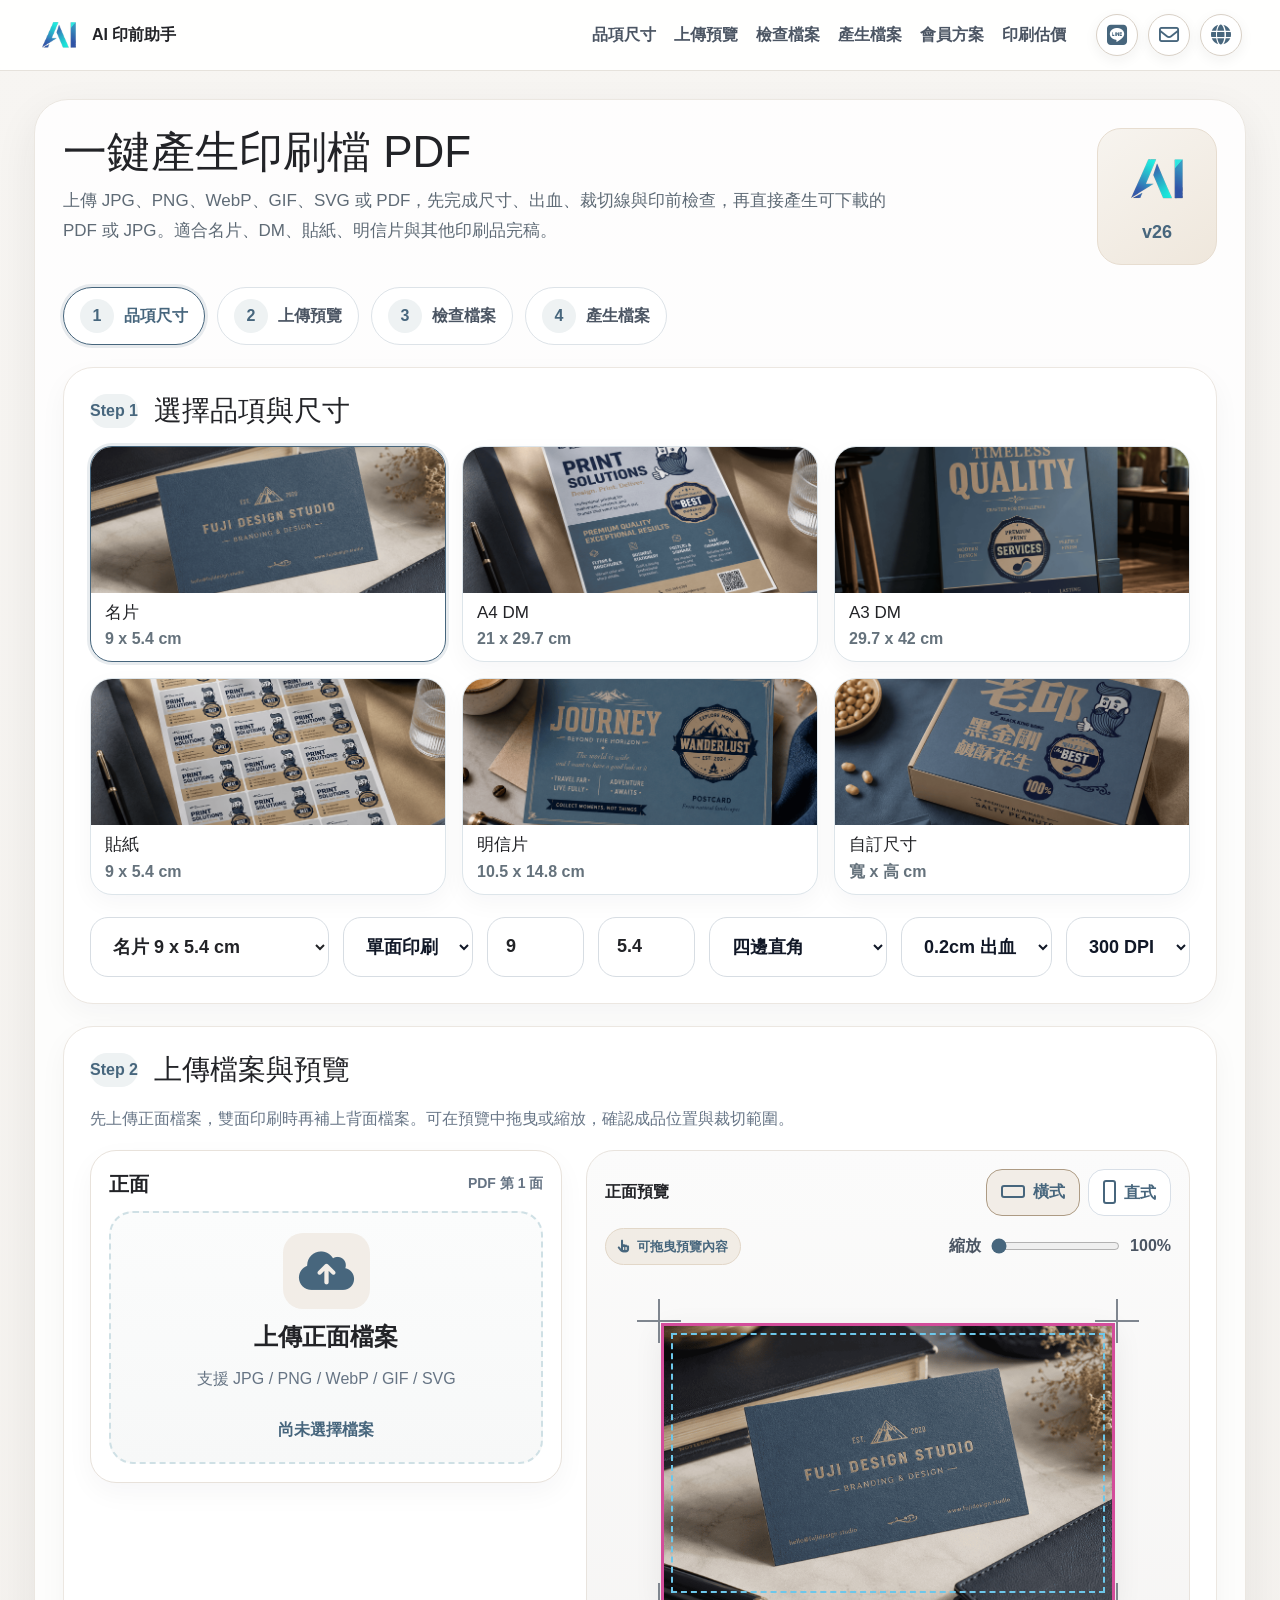
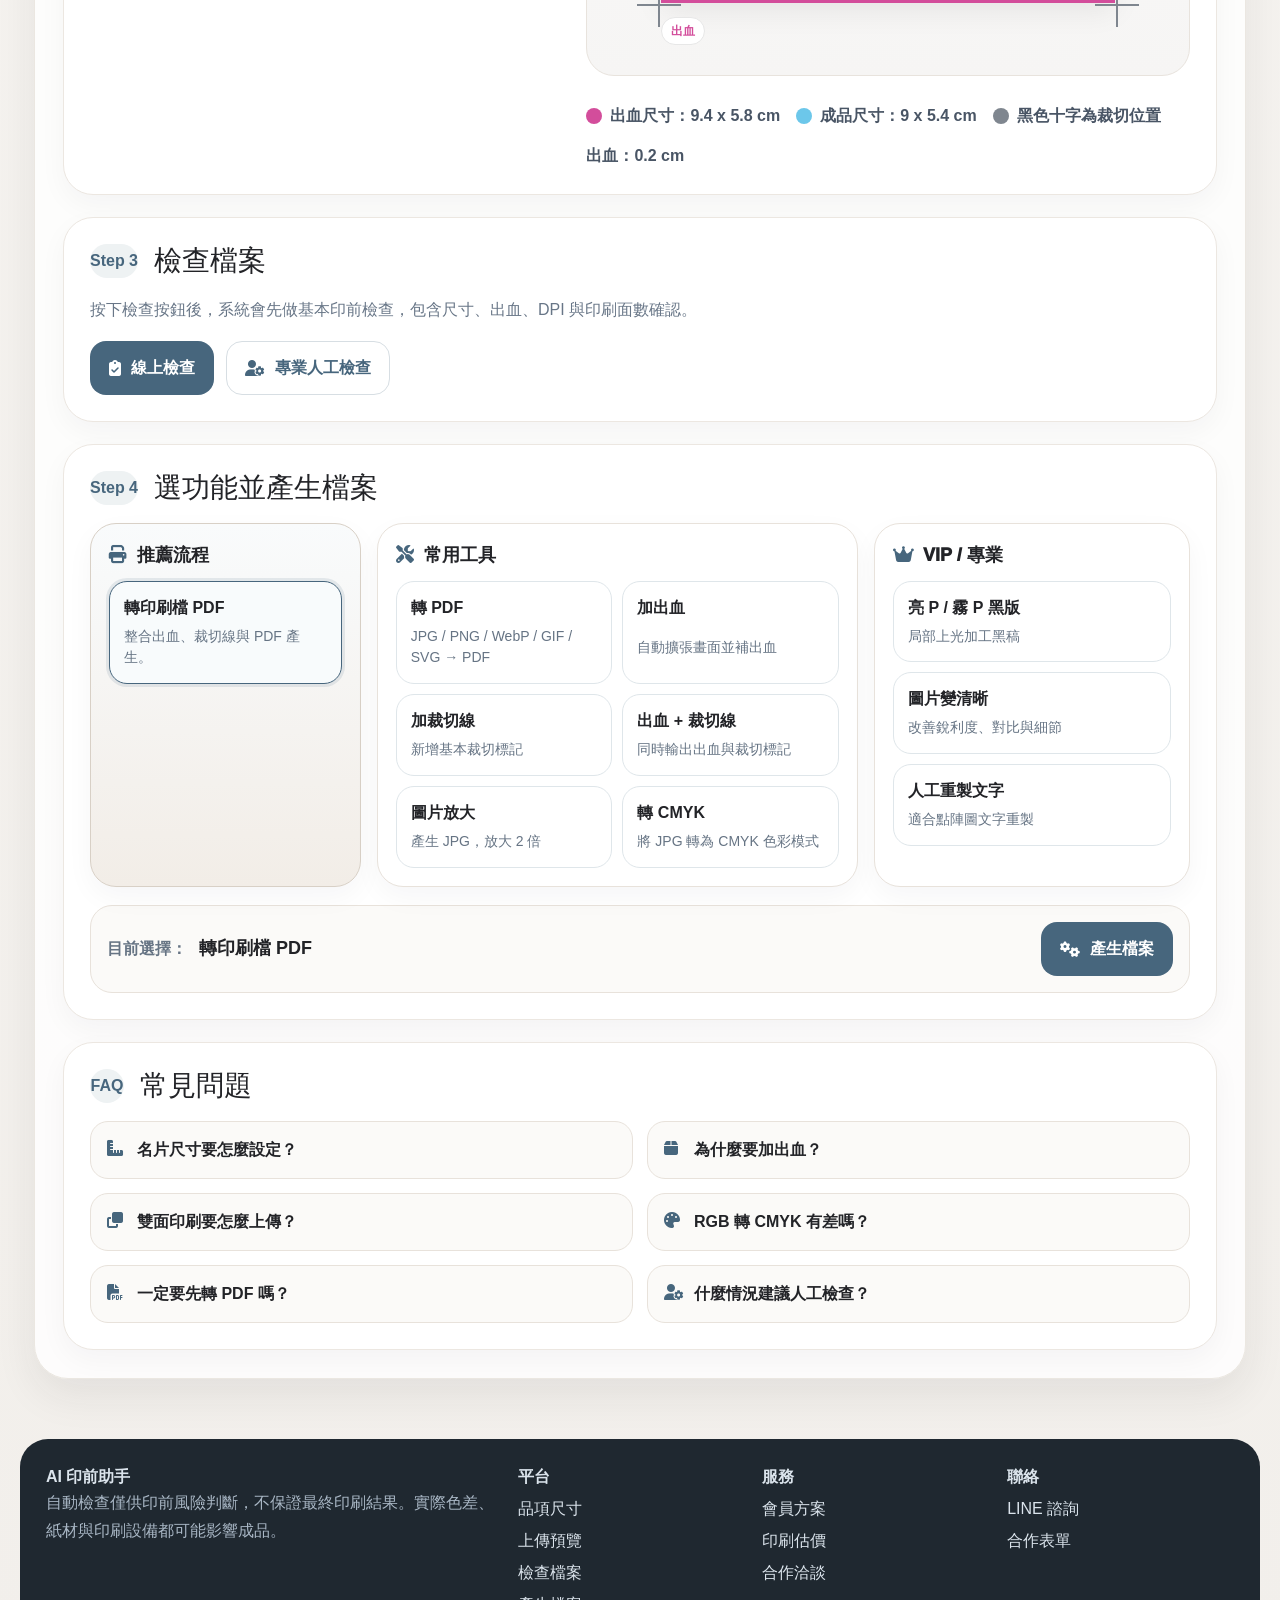
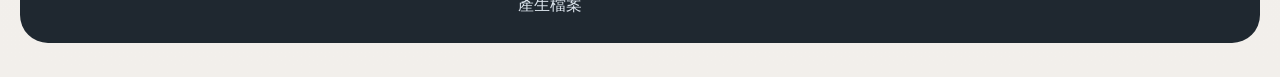
==== commit 7b84ba7d: "Update local ai-printing files" ====
--- a/index.html
+++ b/index.html
@@ -1,10 +1,10 @@
-<!doctype html>
+﻿<!doctype html>
 <html lang="zh-Hant">
 <head>
 <meta charset="utf-8">
 <meta name="viewport" content="width=device-width,initial-scale=1">
-<title>AI 印前助手｜AI圖轉印刷檔、線上檔案檢查、出血裁切線預覽</title>
-<meta name="description" content="AI印前助手提供 AI圖轉印刷檔、線上檔案檢查、印前檢查、PDF轉印刷、出血裁切線預覽、CMYK轉換與印刷估價功能。">
+<title>AI 印前助手｜印刷檔轉 PDF、出血裁切、線上檢查</title>
+<meta name="description" content="AI 印前助手提供印刷檔轉 PDF、出血裁切、線上檔案檢查、RGB 轉 CMYK 與印刷估價功能。">
 <link rel="stylesheet" href="https://cdn.jsdelivr.net/npm/bootstrap@5.3.3/dist/css/bootstrap.min.css">
 <link rel="stylesheet" href="https://cdnjs.cloudflare.com/ajax/libs/font-awesome/6.5.0/css/all.min.css">
 <link rel="stylesheet" href="skin/css/style.css">
@@ -17,11 +17,10 @@
       <a href="#step1">品項尺寸</a>
       <a href="#step2">上傳預覽</a>
       <a href="#step3">檢查檔案</a>
-      <a href="#step4">生成 PDF</a>
+      <a href="#step4">產生檔案</a>
       <a href="plans.html">會員方案</a>
       <a href="print-pricing.html">印刷估價</a>
     </nav>
-    <div class="lang-switch"><i class="fa-solid fa-globe"></i><select id="langSelect" aria-label="Language"><option value="zh-Hant">繁中</option><option value="en">English</option><option value="ja">日本語</option></select></div>
     <div class="social-icons" aria-label="聯絡方式">
       <button class="social-btn line-btn" type="button" data-open-line title="LINE 聯絡客服"><i class="fa-brands fa-line"></i></button>
       <a class="social-btn" href="mailto:wegomwc@gmail.com" title="Email"><i class="fa-regular fa-envelope"></i></a>
@@ -37,69 +36,69 @@
     <div class="flow-shell">
       <div class="flow-header">
         <div>
-          <h1 id="heroTitle">一鍵生成印刷檔PDF</h1>
-          <p id="heroSubtitle">還在煩惱 AI 影像、JPG 圖檔無法印刷嗎？上傳圖片後，可進行<strong>AI圖 / JPG / PNG / WebP / GIF / SVG轉印刷檔</strong>、<strong>線上檔案檢查</strong>、<strong>出血裁切線</strong>、<strong>RGB轉CMYK</strong> 及<strong>印刷估價</strong>。適合 AI 生圖、CANVA做稿、名片、DM、貼紙與明信片送印前快速轉檔。</p>
-        </div>
-        <div class="flow-logo"><img src="skin/img/logo-ai-clean.png" alt="AI 印前助手 Logo"><span>v25</span></div>
+          <h1 id="heroTitle">一鍵產生印刷檔 PDF</h1>
+          <p id="heroSubtitle">上傳 JPG、PNG、WebP、GIF、SVG 或 PDF，先完成尺寸、出血、裁切線與印前檢查，再直接產生可下載的 PDF 或 JPG。適合名片、DM、貼紙、明信片與其他印刷品完稿。</p>
+        </div>
+        <div class="flow-logo"><img src="skin/img/logo-ai-clean.png" alt="AI 印前助手 Logo"><span>v26</span></div>
       </div>
 
       <div class="step-nav">
-        <a class="step-pill active" href="#step1"><b>1</b>品項與尺寸</a>
-        <a class="step-pill" href="#step2"><b>2</b>上傳與預覽</a>
+        <a class="step-pill active" href="#step1"><b>1</b>品項尺寸</a>
+        <a class="step-pill" href="#step2"><b>2</b>上傳預覽</a>
         <a class="step-pill" href="#step3"><b>3</b>檢查檔案</a>
-        <a class="step-pill" href="#step4"><b>4</b>生成 PDF</a>
+        <a class="step-pill" href="#step4"><b>4</b>產生檔案</a>
       </div>
 
       <section class="step-block-v7" id="step1">
-        <div class="step-head-v7"><span class="step-no">Step 1</span><h2>選品項與尺寸</h2></div>
+        <div class="step-head-v7"><span class="step-no">Step 1</span><h2>選擇品項與尺寸</h2></div>
         <div class="scene-grid-v7">
-          <div class="scene-card active" data-product="business-card"><div class="scene-thumb" style="background-image:url('skin/img/print/business-card.png')"></div><h4>一般名片</h4><p>9 x 5.4 cm</p></div>
-          <div class="scene-card" data-product="a4dm"><div class="scene-thumb" style="background-image:url('skin/img/print/a4-dm.png')"></div><h4>一般 A4DM</h4><p>21 x 29.7 cm</p></div>
-          <div class="scene-card" data-product="a3dm"><div class="scene-thumb" style="background-image:url('skin/img/print/large-format.png')"></div><h4>一般 A3DM</h4><p>29.7 x 42 cm</p></div>
-          <div class="scene-card" data-product="sticker-card"><div class="scene-thumb" style="background-image:url('skin/img/print/sticker.png')"></div><h4>一般貼紙</h4><p>9 x 5.4 cm</p></div>
+          <div class="scene-card active" data-product="business-card"><div class="scene-thumb" style="background-image:url('skin/img/print/business-card.png')"></div><h4>名片</h4><p>9 x 5.4 cm</p></div>
+          <div class="scene-card" data-product="a4dm"><div class="scene-thumb" style="background-image:url('skin/img/print/a4-dm.png')"></div><h4>A4 DM</h4><p>21 x 29.7 cm</p></div>
+          <div class="scene-card" data-product="a3dm"><div class="scene-thumb" style="background-image:url('skin/img/print/large-format.png')"></div><h4>A3 DM</h4><p>29.7 x 42 cm</p></div>
+          <div class="scene-card" data-product="sticker-card"><div class="scene-thumb" style="background-image:url('skin/img/print/sticker.png')"></div><h4>貼紙</h4><p>9 x 5.4 cm</p></div>
           <div class="scene-card" data-product="postcard"><div class="scene-thumb" style="background-image:url('skin/img/print/postcard.png')"></div><h4>明信片</h4><p>10.5 x 14.8 cm</p></div>
-          <div class="scene-card" data-product="custom"><div class="scene-thumb" style="background-image:url('skin/img/print/package.png')"></div><h4>自訂尺寸</h4><p>輸入寬 x 高 cm</p></div>
+          <div class="scene-card" data-product="custom"><div class="scene-thumb" style="background-image:url('skin/img/print/package.png')"></div><h4>自訂尺寸</h4><p>寬 x 高 cm</p></div>
         </div>
         <div class="size-form-v13">
           <select id="productType">
-            <option value="business-card">一般名片 9 x 5.4 cm</option>
-            <option value="a4dm">一般 A4DM 21 x 29.7 cm</option>
-            <option value="a3dm">一般 A3DM 29.7 x 42 cm</option>
-            <option value="sticker-card">一般貼紙 9 x 5.4 cm</option>
+            <option value="business-card">名片 9 x 5.4 cm</option>
+            <option value="a4dm">A4 DM 21 x 29.7 cm</option>
+            <option value="a3dm">A3 DM 29.7 x 42 cm</option>
+            <option value="sticker-card">貼紙 9 x 5.4 cm</option>
             <option value="postcard">明信片 10.5 x 14.8 cm</option>
             <option value="custom">自訂尺寸</option>
           </select>
-          <select id="printSide" aria-label="印刷面"><option value="single" selected>單面印刷</option><option value="double">雙面印刷</option></select>
+          <select id="printSide" aria-label="印刷面數"><option value="single" selected>單面印刷</option><option value="double">雙面印刷</option></select>
           <label class="unit-field"><input id="widthCm" type="number" step="0.1" value="9" placeholder="寬"><span>CM</span></label>
           <label class="unit-field"><input id="heightCm" type="number" step="0.1" value="5.4" placeholder="高"><span>CM</span></label>
           <select id="cornerRadius" aria-label="四邊圓角"><option value="0" selected>四邊直角</option><option value="2">四邊圓角 2mm</option><option value="3">四邊圓角 3mm</option><option value="5">四邊圓角 5mm</option></select>
-          <select id="bleedCm" aria-label="出血"><option value="0.2" selected>0.2CM出血</option><option value="0.3">0.3CM出血</option></select>
-          <select id="targetDpi" aria-label="DPI"><option value="300" selected>300DPI</option></select>
+          <select id="bleedCm" aria-label="出血"><option value="0.2" selected>0.2cm 出血</option><option value="0.3">0.3cm 出血</option></select>
+          <select id="targetDpi" aria-label="DPI"><option value="300" selected>300 DPI</option></select>
         </div>
       </section>
 
       <section class="step-block-v7" id="step2">
         <div class="step-head-v7"><span class="step-no">Step 2</span><h2>上傳檔案與預覽</h2></div>
-        <p class="section-desc">名片與明信片可選單面或雙面印刷。雙面時請分別上傳正面與背面，系統會將兩面合併成同一份 PDF 的第 1、2 頁。</p>
+        <p class="section-desc">先上傳正面檔案，雙面印刷時再補上背面檔案。可在預覽中拖曳或縮放，確認成品位置與裁切範圍。</p>
         <div class="duplex-layout">
           <div class="upload-side-list">
             <div class="side-upload-card active" data-side-box="front">
-              <div class="side-title"><span>正面</span><small>PDF 第 1 頁</small></div>
+              <div class="side-title"><span>正面</span><small>PDF 第 1 面</small></div>
               <div class="dropzone-side" data-side="front" role="button" tabindex="0">
                 <input id="frontFileInput" class="side-file-input" data-side="front" type="file" accept=".jpg,.jpeg,.png,.gif,.svg,.pdf,.ai,.eps,.webp" hidden>
                 <i class="fa-solid fa-cloud-arrow-up upload-cloud"></i>
                 <strong>上傳正面檔案</strong>
-                <span>拖拉或點擊選擇 JPG / PNG / WebP / GIF / SVG</span>
+                <span>支援 JPG / PNG / WebP / GIF / SVG</span>
                 <div class="file-name" id="frontFileName">尚未選擇檔案</div>
               </div>
             </div>
             <div class="side-upload-card back-side-panel" data-side-box="back">
-              <div class="side-title"><span>背面</span><small>PDF 第 2 頁</small></div>
+              <div class="side-title"><span>背面</span><small>PDF 第 2 面</small></div>
               <div class="dropzone-side" data-side="back" role="button" tabindex="0">
                 <input id="backFileInput" class="side-file-input" data-side="back" type="file" accept=".jpg,.jpeg,.png,.gif,.svg,.pdf,.ai,.eps,.webp" hidden>
                 <i class="fa-solid fa-cloud-arrow-up upload-cloud"></i>
                 <strong>上傳背面檔案</strong>
-                <span>雙面名片 / 明信片</span>
+                <span>雙面印刷時使用</span>
                 <div class="file-name" id="backFileName">尚未選擇檔案</div>
               </div>
             </div>
@@ -113,54 +112,88 @@
                   <button class="orientation-btn" type="button" data-orientation="portrait">直式</button>
                 </div>
               </div>
-              <div class="preview-tools"><div class="drag-note"><i class="fa-solid fa-hand-pointer"></i> 可拖拉圖片位置</div><label class="zoom-box">縮放 <input type="range" class="zoomRange" data-side="front" min="100" max="250" value="100"><span class="zoomLabel" data-side="front">100%</span></label></div>
-              <div class="print-preview-wrap"><div class="print-preview" data-preview="front"><div class="preview-stage"><img class="preview-img" data-side="front" alt="正面預覽"></div><div class="bleed-frame"></div><div class="trim-frame"></div><div class="crop-mark tl"></div><div class="crop-mark tr"></div><div class="crop-mark bl"></div><div class="crop-mark br"></div><div class="corner-label bleed">出血</div></div></div>
+              <div class="preview-tools">
+                <div class="drag-note"><i class="fa-solid fa-hand-pointer"></i> 可拖曳預覽內容</div>
+                <label class="zoom-box">縮放 <input type="range" class="zoomRange" data-side="front" min="100" max="250" value="100"><span class="zoomLabel" data-side="front">100%</span></label>
+              </div>
+              <div class="print-preview-wrap">
+                <div class="print-preview" data-preview="front">
+                  <div class="preview-stage"><img class="preview-img" data-side="front" alt="正面預覽"></div>
+                  <div class="bleed-frame"></div><div class="trim-frame"></div>
+                  <div class="crop-mark tl"></div><div class="crop-mark tr"></div><div class="crop-mark bl"></div><div class="crop-mark br"></div>
+                  <div class="corner-label bleed">出血</div>
+                </div>
+              </div>
             </div>
             <div class="preview-board preview-side back-side-panel" data-side-preview="back">
-              <div class="preview-orientation-bar"><span>背面預覽</span><small>與正面共用尺寸 / 出血 / 圓角</small></div>
-              <div class="preview-tools"><div class="drag-note"><i class="fa-solid fa-hand-pointer"></i> 可拖拉背面位置</div><label class="zoom-box">縮放 <input type="range" class="zoomRange" data-side="back" min="100" max="250" value="100"><span class="zoomLabel" data-side="back">100%</span></label></div>
-              <div class="print-preview-wrap"><div class="print-preview" data-preview="back"><div class="preview-stage"><img class="preview-img" data-side="back" alt="背面預覽"></div><div class="bleed-frame"></div><div class="trim-frame"></div><div class="crop-mark tl"></div><div class="crop-mark tr"></div><div class="crop-mark bl"></div><div class="crop-mark br"></div><div class="corner-label bleed">出血</div></div></div>
-            </div>
-            <div class="preview-legend"><span><i class="legend-dot legend-red"></i>出血尺寸：<b id="metaBleed">9.4 x 5.8 cm</b></span><span><i class="legend-dot legend-blue"></i>成品尺寸：<b id="metaTrim">9 x 5.4 cm</b></span><span><i class="legend-dot legend-black"></i>十字對位標在桃紅框外</span><span>出血值：<b id="metaBleedValue">0.2 cm</b></span></div>
+              <div class="preview-orientation-bar"><span>背面預覽</span><small>雙面印刷 / 出血 / 裁切線</small></div>
+              <div class="preview-tools">
+                <div class="drag-note"><i class="fa-solid fa-hand-pointer"></i> 可拖曳預覽內容</div>
+                <label class="zoom-box">縮放 <input type="range" class="zoomRange" data-side="back" min="100" max="250" value="100"><span class="zoomLabel" data-side="back">100%</span></label>
+              </div>
+              <div class="print-preview-wrap">
+                <div class="print-preview" data-preview="back">
+                  <div class="preview-stage"><img class="preview-img" data-side="back" alt="背面預覽"></div>
+                  <div class="bleed-frame"></div><div class="trim-frame"></div>
+                  <div class="crop-mark tl"></div><div class="crop-mark tr"></div><div class="crop-mark bl"></div><div class="crop-mark br"></div>
+                  <div class="corner-label bleed">出血</div>
+                </div>
+              </div>
+            </div>
+            <div class="preview-legend">
+              <span><i class="legend-dot legend-red"></i>出血尺寸：<b id="metaBleed">9.4 x 5.8 cm</b></span>
+              <span><i class="legend-dot legend-blue"></i>成品尺寸：<b id="metaTrim">9 x 5.4 cm</b></span>
+              <span><i class="legend-dot legend-black"></i>黑色十字為裁切位置</span>
+              <span>出血：<b id="metaBleedValue">0.2 cm</b></span>
+            </div>
           </div>
         </div>
       </section>
 
       <section class="step-block-v7" id="step3">
         <div class="step-head-v7"><span class="step-no">Step 3</span><h2>檢查檔案</h2></div>
-        <p class="section-desc">先做線上檢查檔案，若是複雜 AI、PDF、刀模、特殊加工或文字很多的檔案，建議交給專業人工檢查。</p>
-        <div class="step-actions"><button class="btnx btnx-primary" id="preflightBtn" type="button"><i class="fa-solid fa-clipboard-check"></i> 線上檢查檔案</button><button class="btnx btnx-ghost" id="manualCheckBtn" type="button"><i class="fa-solid fa-user-gear"></i> 專業人工檢查</button></div>
+        <p class="section-desc">按下檢查按鈕後，系統會先做基本印前檢查，包含尺寸、出血、DPI 與印刷面數確認。</p>
+        <div class="step-actions">
+          <button class="btnx btnx-primary" id="preflightBtn" type="button"><i class="fa-solid fa-clipboard-check"></i> 線上檢查</button>
+          <button class="btnx btnx-ghost" id="manualCheckBtn" type="button"><i class="fa-solid fa-user-gear"></i> 專業人工檢查</button>
+        </div>
         <div class="preflight-report" id="preflightReport">
-          <div class="report-top"><div><h3 id="reportTitle">等待檢查</h3><p id="reportDesc">上傳檔案後執行線上檢查。</p></div><span class="risk-badge risk-medium" id="riskBadge">中風險</span></div>
+          <div class="report-top">
+            <div>
+              <h3 id="reportTitle">等待檢查</h3>
+              <p id="reportDesc">上傳檔案後即可開始檢查。</p>
+            </div>
+            <span class="risk-badge risk-medium" id="riskBadge">中風險</span>
+          </div>
           <div class="check-list" id="checkList"></div>
-          <p><b>建議處理：</b><span id="suggestedActions">尚未產生建議。</span></p>
+          <p><b>建議處理：</b><span id="suggestedActions">請先上傳檔案。</span></p>
         </div>
       </section>
 
       <section class="step-block-v7 step-tools-v19" id="step4">
-        <div class="step-head-v7"><span class="step-no">Step 4</span><h2>選功能並生成檔案</h2></div>
+        <div class="step-head-v7"><span class="step-no">Step 4</span><h2>選功能並產生檔案</h2></div>
         <div class="tool-panel-grid">
           <div class="tool-panel recommended-panel">
-            <div class="tool-panel-title"><i class="fa-solid fa-print"></i><span>建議流程</span></div>
-            <button class="repair-tool active" type="button" data-action="print_ready"><strong>轉印刷檔 PDF</strong><small>整合出血、裁切線、色彩檢查與 PDF 生成。</small></button>
+            <div class="tool-panel-title"><i class="fa-solid fa-print"></i><span>推薦流程</span></div>
+            <button class="repair-tool active" type="button" data-action="print_ready"><strong>轉印刷檔 PDF</strong><small>整合出血、裁切線與 PDF 產生。</small></button>
           </div>
           <div class="tool-panel">
-            <div class="tool-panel-title"><i class="fa-solid fa-screwdriver-wrench"></i><span>免費修圖小工具</span></div>
+            <div class="tool-panel-title"><i class="fa-solid fa-screwdriver-wrench"></i><span>常用工具</span></div>
             <div class="tool-list compact-tools">
               <button class="repair-tool" type="button" data-action="convert_pdf"><strong>轉 PDF</strong><small>JPG / PNG / WebP / GIF / SVG → PDF</small></button>
-              <button class="repair-tool" type="button" data-action="add_bleed"><strong>只加出血</strong><small>依成品尺寸建立出血範圍。</small></button>
-              <button class="repair-tool" type="button" data-action="add_crop_marks"><strong>只加裁切線</strong><small>加入四角裁切標記。</small></button>
-              <button class="repair-tool" type="button" data-action="bleed_crop"><strong>出血 + 裁切線</strong><small>建立出血範圍與四角裁切標記。</small></button>
-              <button class="repair-tool" type="button" data-action="upscale"><strong>圖片放大</strong><small>產生 JPG 檔，圖片放大 2 倍。</small></button>
-              <button class="repair-tool" type="button" data-action="convert_cmyk"><strong>轉 CMYK</strong><small>產生 JPG 檔，RGB 轉 CMYK 色彩模式。</small></button>
+              <button class="repair-tool" type="button" data-action="add_bleed"><strong>加出血</strong><small>自動擴張畫面並補出血</small></button>
+              <button class="repair-tool" type="button" data-action="add_crop_marks"><strong>加裁切線</strong><small>新增基本裁切標記</small></button>
+              <button class="repair-tool" type="button" data-action="bleed_crop"><strong>出血 + 裁切線</strong><small>同時輸出出血與裁切標記</small></button>
+              <button class="repair-tool" type="button" data-action="upscale"><strong>圖片放大</strong><small>產生 JPG，放大 2 倍</small></button>
+              <button class="repair-tool" type="button" data-action="convert_cmyk"><strong>轉 CMYK</strong><small>將 JPG 轉為 CMYK 色彩模式</small></button>
             </div>
           </div>
           <div class="tool-panel vip-panel">
             <div class="tool-panel-title"><i class="fa-solid fa-crown"></i><span>VIP / 專業</span></div>
             <div class="tool-list">
-              <button class="repair-tool" type="button" data-action="coating_plate" data-vip="yes"><strong>亮P / 霧P 黑版</strong><small>局部上光加工黑稿草稿。</small></button>
-              <button class="repair-tool" type="button" data-action="enhance_pdf" data-vip="yes"><strong>圖片變清晰</strong><small>改善銳利度、對比與細節。</small></button>
-              <button class="repair-tool" type="button" data-action="redraw_text" data-vip="yes"><strong>人工重製文字</strong><small>將點陣圖的文字轉向量或重新編排。</small></button>
+              <button class="repair-tool" type="button" data-action="coating_plate" data-vip="yes"><strong>亮 P / 霧 P 黑版</strong><small>局部上光加工黑稿</small></button>
+              <button class="repair-tool" type="button" data-action="enhance_pdf" data-vip="yes"><strong>圖片變清晰</strong><small>改善銳利度、對比與細節</small></button>
+              <button class="repair-tool" type="button" data-action="redraw_text" data-vip="yes"><strong>人工重製文字</strong><small>適合點陣圖文字重製</small></button>
             </div>
           </div>
         </div>
@@ -169,30 +202,31 @@
       </section>
 
       <section class="faq-section" id="faq">
-        <div class="step-head-v7"><span class="step-no">FAQ</span><h2>印刷檔常見問題</h2></div>
+        <div class="step-head-v7"><span class="step-no">FAQ</span><h2>常見問題</h2></div>
         <div class="faq-grid faq-seo-grid">
-          <details><summary><i class="fa-solid fa-ruler-combined"></i> 名片完成尺寸與出血尺寸怎麼設？</summary><p>一般名片完成尺寸為 90×54mm，送印時通常要做 92×56mm 出血尺寸。AI 圖或 JPG 若剛好只有成品尺寸，容易裁切露白，建議先做出血或交由完稿人員處理。</p></details>
-          <details><summary><i class="fa-solid fa-box"></i> 名片一盒幾張？合版最低幾盒？</summary><p>本站估價以「一盒 100 張」規劃；若是常用的一級卡合版，可先以最小 3 盒作為估價單位，實際仍依當期報價與紙材為準。</p></details>
-          <details><summary><i class="fa-solid fa-clone"></i> 單面和雙面名片要怎麼上傳？</summary><p>單面只需上傳正面。雙面請分別上傳正面與背面，本網站會做兩個預覽框，產生 PDF 時可合併成同一份 PDF 的第 1 頁與第 2 頁。</p></details>
-          <details><summary><i class="fa-solid fa-left-right"></i> 正面背面在完稿時怎麼放？</summary><p>專業完稿通常會清楚區分正面、背面與加工黑稿；若是特殊加工，還需要提供 K100 黑稿，避免加工位置錯誤。</p></details>
-          <details><summary><i class="fa-solid fa-palette"></i> 合版印刷為什麼會有色差？</summary><p>合版印刷會受到拼版批次、紙材、機台、墨量與 RGB 轉 CMYK 的影響。AI 生圖多為 RGB，若沒有轉印刷色或人工確認，印出來可能和螢幕不同。</p></details>
-          <details><summary><i class="fa-solid fa-image"></i> AI 圖解析度不夠可以印嗎？</summary><p>印刷建議 300DPI。AI 生圖若像素不足，可以先用放大工具處理，但模糊圖不一定能完全修復，重要印件仍建議人工判斷。</p></details>
-          <details><summary><i class="fa-solid fa-font"></i> 文字太小會不會印不清楚？</summary><p>名片字級過小、線條太細或使用明體細線，都可能印刷斷裂或不易閱讀。AI 產生的假字與小字尤其需要重新排版。</p></details>
-          <details><summary><i class="fa-solid fa-slash"></i> 線條太細有什麼風險？</summary><p>細線、細框、淺色小字在合版印刷中容易斷線或糊掉。送印前建議檢查線條粗細、對比與安全距離。</p></details>
-          <details><summary><i class="fa-solid fa-crop-simple"></i> 四邊圓角可以直接做嗎？</summary><p>圓角屬於裁切或刀模加工設定，預覽可先呈現圓角框線，但正式送印仍要依印刷廠可做的圓角規格確認。</p></details>
-          <details><summary><i class="fa-solid fa-droplet"></i> 亮P、霧P、局部上光要另外做黑稿嗎？</summary><p>需要。局部上光、燙金、白墨等加工通常要另外提供 K100 黑稿，黑稿位置需和印刷稿對齊。</p></details>
-          <details><summary><i class="fa-solid fa-file-pdf"></i> 為什麼要轉成 PDF 再送印？</summary><p>PDF 比 JPG 更適合保留尺寸、頁面、出血與裁切標記；正反面也能合併成同一份 PDF，方便送印與客服檢查。</p></details>
-          <details><summary><i class="fa-solid fa-user-gear"></i> 什麼情況需要找專業完稿人員？</summary><p>AI 圖檔若沒有達到出血、解析度、CMYK、文字可讀性、線條粗細與加工黑稿條件，就需要專業完稿。本站除了吸引一般 AI 生圖使用者，也提供專業技術完稿服務。</p></details>
-        </div>
-      </section>
-
+          <details><summary><i class="fa-solid fa-ruler-combined"></i> 名片尺寸要怎麼設定？</summary><p>一般名片尺寸為 90 x 54 mm，若需要出血，畫面尺寸會自動加大為 94 x 58 mm。</p></details>
+          <details><summary><i class="fa-solid fa-box"></i> 為什麼要加出血？</summary><p>出血可以避免裁切時出現白邊，特別是滿版底色或照片排版時更重要。</p></details>
+          <details><summary><i class="fa-solid fa-clone"></i> 雙面印刷要怎麼上傳？</summary><p>選擇雙面印刷後，會顯示背面上傳區塊，請把正反面檔案分開上傳。</p></details>
+          <details><summary><i class="fa-solid fa-palette"></i> RGB 轉 CMYK 有差嗎？</summary><p>螢幕顯示與印刷輸出本來就不同，轉換前建議先確認色彩風險與打樣需求。</p></details>
+          <details><summary><i class="fa-solid fa-file-pdf"></i> 一定要先轉 PDF 嗎？</summary><p>PDF 是最常見的印刷交檔格式，能保留尺寸、出血與裁切位置。</p></details>
+          <details><summary><i class="fa-solid fa-user-gear"></i> 什麼情況建議人工檢查？</summary><p>文字很多、字級很小、特殊色、刀模、燙金、白墨、局部光、折線或包裝類檔案，建議做人工完稿確認。</p></details>
+        </div>
+      </section>
     </div>
   </div>
 </section>
 </main>
 
-<div class="member-modal" id="memberModal"><div class="member-card"><h3>加入 VIP，繼續使用</h3><p>人工重製文字、AI 智慧出血延伸與更高階圖片修復屬於 VIP 或人工完稿功能。</p><div class="d-grid gap-2 mt-3"><a class="btnx btnx-primary" href="plans.html">查看 VIP 方案</a><button class="btnx btnx-ghost" type="button" data-close-modal>稍後再說</button></div></div></div>
-
+<div class="member-modal" id="memberModal">
+  <div class="member-card">
+    <h3>加入 VIP</h3>
+    <p>進階工具屬於 VIP 或專業完稿功能。如果需要更完整的印前修復，可參考會員方案。</p>
+    <div class="d-grid gap-2 mt-3">
+      <a class="btnx btnx-primary" href="plans.html">查看 VIP 方案</a>
+      <button class="btnx btnx-ghost" type="button" data-close-modal>稍後再說</button>
+    </div>
+  </div>
+</div>
 
 <div class="line-modal" id="lineModal">
   <div class="line-card">
@@ -203,27 +237,64 @@
   </div>
 </div>
 
-
 <div class="account-modal" id="accountModal">
   <div class="account-card account-card-login">
     <button class="line-close" type="button" data-close-account>&times;</button>
-    <span class="plan-badge">加入會員</span>
-    <h3>登入或綁定帳號後開始使用</h3>
-    <p>請選擇一種方式加入會員。綁定後可保留使用紀錄、下載紀錄與後續印刷估價資料。</p>
+    <span class="plan-badge">帳號綁定</span>
+    <h3>登入或綁定帳號</h3>
+    <p>目前頁面保留帳號模態視窗，但產生檔案流程已可直接使用，不必先登入。</p>
     <div class="login-options">
-      <button class="login-btn google" type="button" data-bind-provider="Google"><i class="fa-brands fa-google"></i><span>使用 Google 帳號登入</span></button>
-      <button class="login-btn email" type="button" data-bind-provider="Email"><i class="fa-regular fa-envelope"></i><span>使用 Email 登入</span></button>
-      <button class="login-btn apple" type="button" data-bind-provider="Apple"><i class="fa-brands fa-apple"></i><span>使用 Apple 帳號登入</span></button>
-      <button class="login-btn line" type="button" data-bind-provider="LINE"><i class="fa-brands fa-line"></i><span>使用 LINE 帳號登入</span></button>
-      <button class="login-btn fb" type="button" data-bind-provider="Facebook"><i class="fa-brands fa-facebook-f"></i><span>使用 Facebook 帳號登入</span></button>
-    </div>
-    <p class="account-small-note">目前為前端示意流程；正式上線時可串接 Google / Apple / LINE / Facebook OAuth 或 Email 驗證。</p>
-  </div>
-</div>
-
-
-<footer class="footer"><div class="footer-inner"><div><b>AI 印前助手</b><p>自動檢查僅供印前風險判斷，不代表保證印刷結果。實際印刷色差、紙材、印刷方式與印刷廠設備會影響成品。</p></div><div><b>流程</b><a href="index.html#step1">品項尺寸</a><a href="index.html#step2">上傳預覽</a><a href="index.html#step3">檢查檔案</a><a href="index.html#step4">生成 PDF</a></div><div><b>服務</b><a href="plans.html">會員方案</a><a href="print-pricing.html">印刷報價</a></div><div><b>聯絡</b><a href="#" data-open-line>LINE 諮詢</a><a href="cooperation.html">合作洽談</a></div></div></footer>
+      <button class="login-btn google" type="button" data-bind-provider="Google"><i class="fa-brands fa-google"></i><span>使用 Google</span></button>
+      <button class="login-btn email" type="button" data-bind-provider="Email"><i class="fa-regular fa-envelope"></i><span>使用 Email</span></button>
+      <button class="login-btn apple" type="button" data-bind-provider="Apple"><i class="fa-brands fa-apple"></i><span>使用 Apple</span></button>
+      <button class="login-btn line" type="button" data-bind-provider="LINE"><i class="fa-brands fa-line"></i><span>使用 LINE</span></button>
+      <button class="login-btn fb" type="button" data-bind-provider="Facebook"><i class="fa-brands fa-facebook-f"></i><span>使用 Facebook</span></button>
+    </div>
+  </div>
+</div>
+
+<div class="payment-modal" id="paymentModal">
+  <div class="payment-card">
+    <button class="line-close" type="button" data-close-payment>&times;</button>
+    <span class="plan-badge">會員結帳</span>
+    <h3 id="paymentPlanName">會員方案</h3>
+    <p>此視窗保留給方案頁使用。</p>
+    <div class="d-grid gap-2 mt-3">
+      <button class="btnx btnx-primary" id="fakePayBtn" type="button">確認付款並開通測試會員</button>
+      <button class="btnx btnx-ghost" type="button" data-close-payment>關閉</button>
+    </div>
+  </div>
+</div>
+
+<div class="coop-modal" id="coopModal">
+  <div class="coop-card">
+    <button class="line-close" type="button" data-close-coop>&times;</button>
+    <span class="plan-badge">合作洽談</span>
+    <h3>合作洽談表單</h3>
+    <div class="coop-form">
+      <input id="coopCompany" type="text" placeholder="公司名稱">
+      <input id="coopName" type="text" placeholder="聯絡人">
+      <input id="coopLine" type="text" placeholder="LINE ID">
+      <input id="coopEmail" type="email" placeholder="Email">
+      <select id="coopType"><option value="printing">印刷合作</option><option value="design">設計合作</option><option value="integration">系統串接</option></select>
+      <textarea id="coopNote" rows="4" placeholder="合作需求說明"></textarea>
+      <button class="btnx btnx-primary" id="coopSubmitBtn" type="button">送出合作需求</button>
+      <div id="coopResult" class="mt-3"></div>
+    </div>
+  </div>
+</div>
+
+<footer class="footer">
+  <div class="footer-inner">
+    <div><b>AI 印前助手</b><p>自動檢查僅供印前風險判斷，不保證最終印刷結果。實際色差、紙材與印刷設備都可能影響成品。</p></div>
+    <div><b>平台</b><a href="index.html#step1">品項尺寸</a><a href="index.html#step2">上傳預覽</a><a href="index.html#step3">檢查檔案</a><a href="index.html#step4">產生檔案</a></div>
+    <div><b>服務</b><a href="plans.html">會員方案</a><a href="print-pricing.html">印刷估價</a><a href="cooperation.html">合作洽談</a></div>
+    <div><b>聯絡</b><a href="#" data-open-line>LINE 諮詢</a><a href="#" data-open-coop>合作表單</a></div>
+  </div>
+</footer>
 
 <script src="https://code.jquery.com/jquery-3.7.1.min.js"></script>
-<script src="skin/js/main.js"></script>
-</body></html>
+<script src="https://cdn.jsdelivr.net/npm/bootstrap@5.3.3/dist/js/bootstrap.bundle.min.js"></script>
+<script src="skin/js/main.js?v=20260617"></script>
+</body>
+</html>
